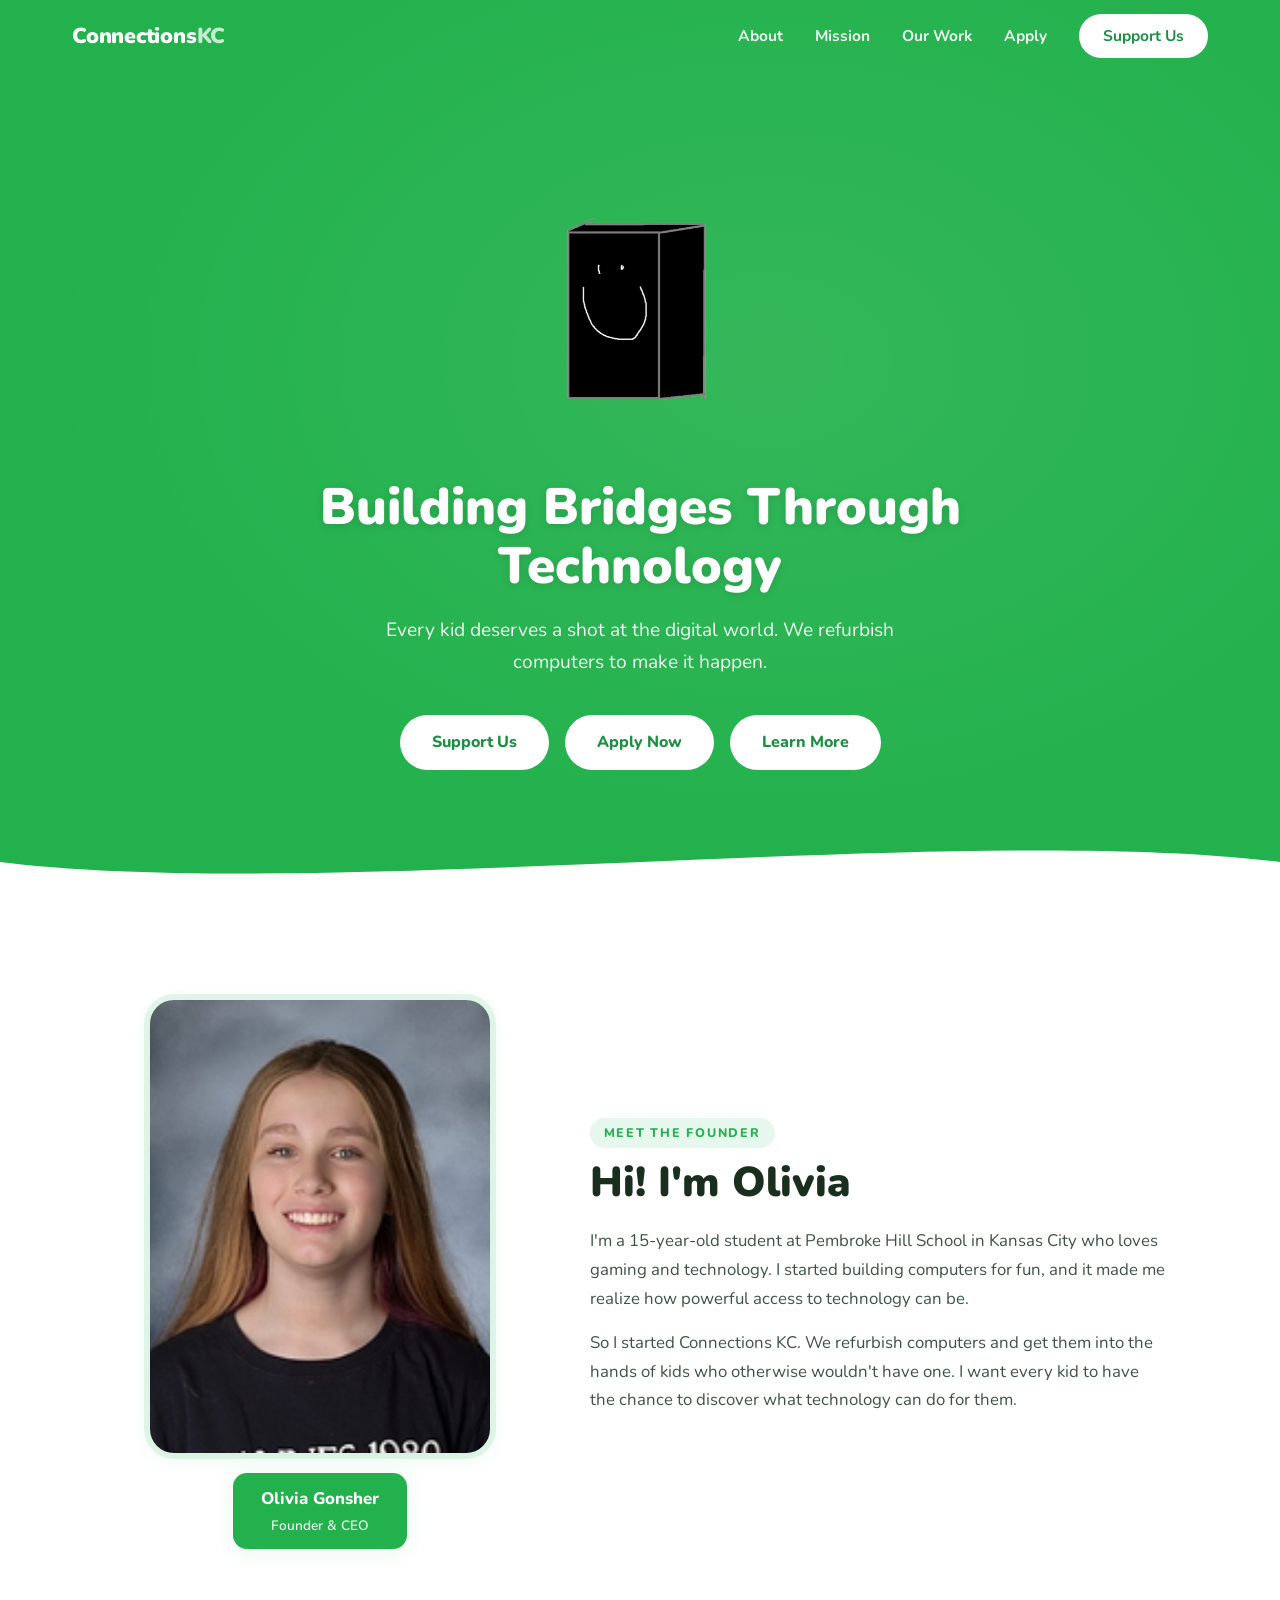
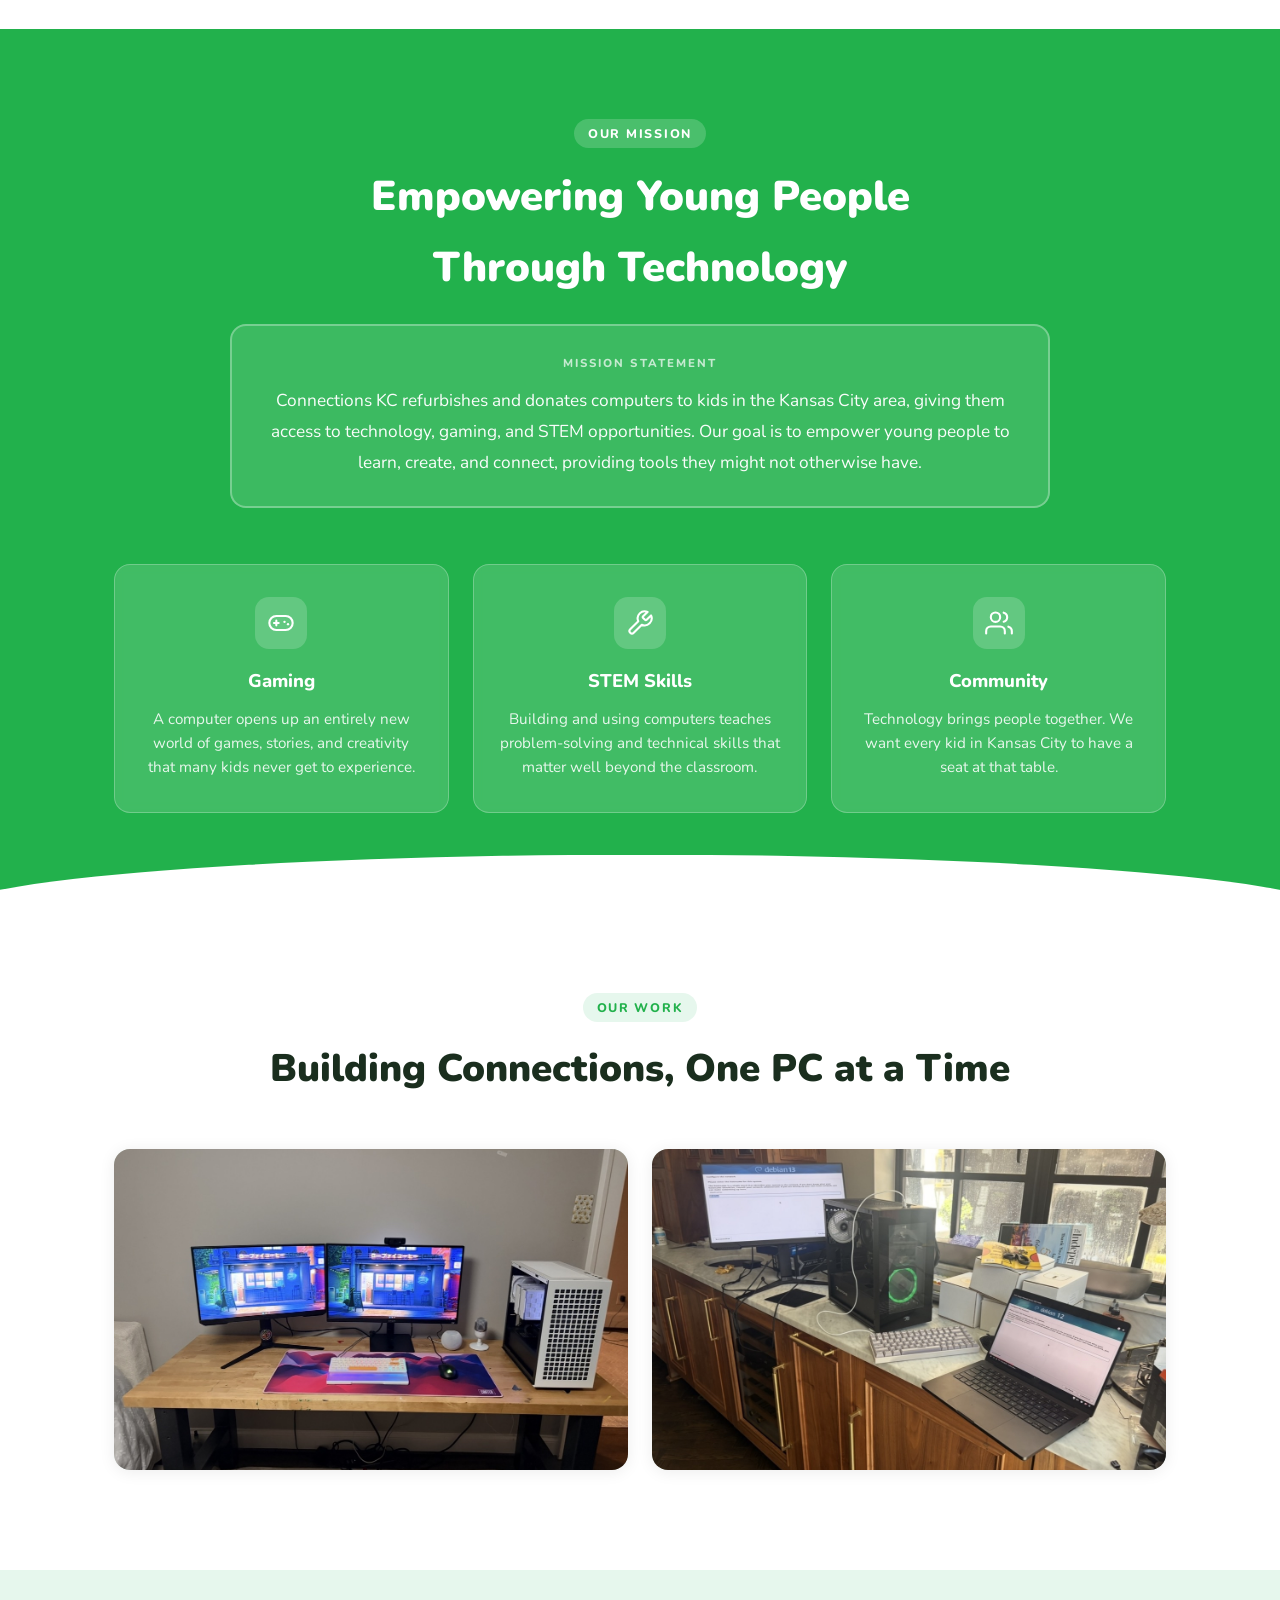
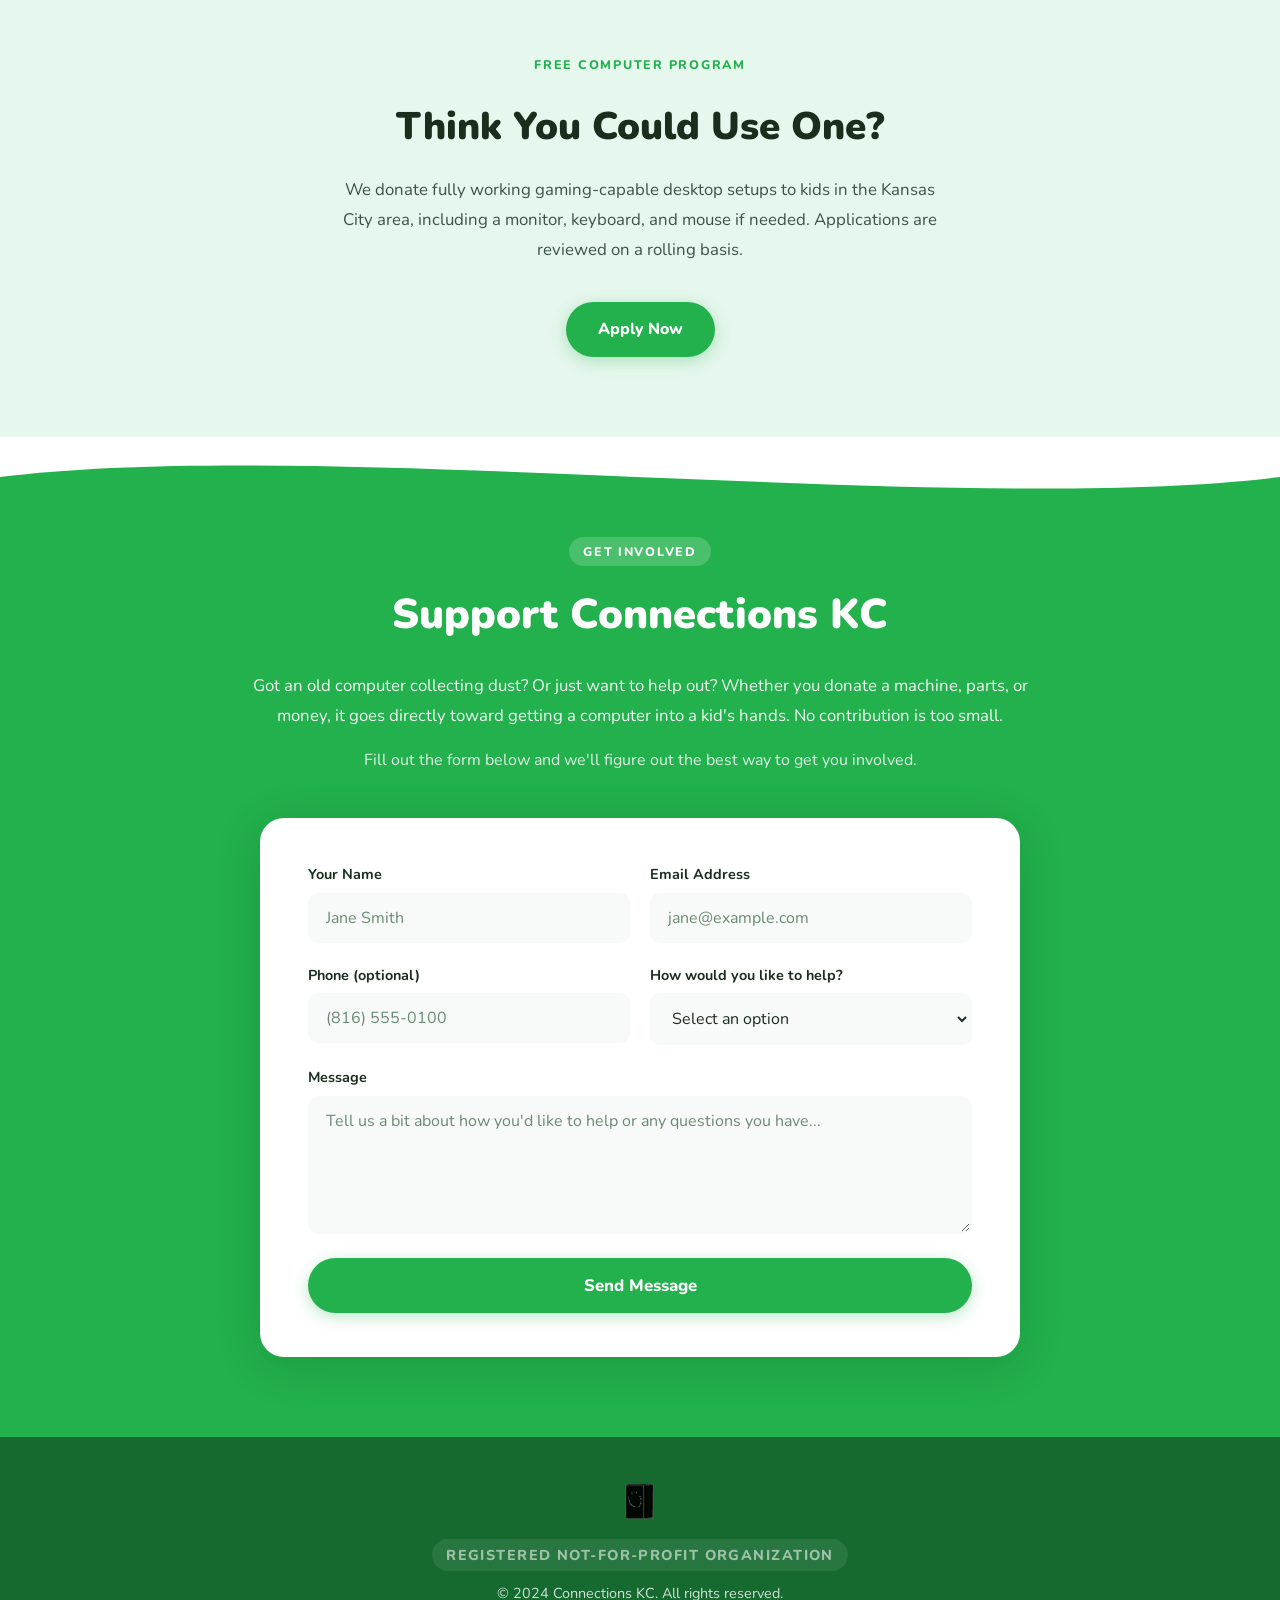
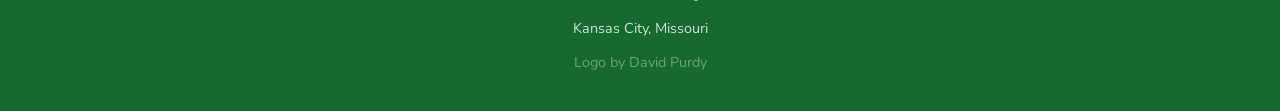
==== index.html @ 90a8b648 "Fix auto-response emails: switch to native POST with _next redirect Formsubmit's _autoresponse only " ====
<!DOCTYPE html>
<html lang="en">
<head>
  <meta charset="UTF-8" />
  <meta name="viewport" content="width=device-width, initial-scale=1.0" />
  <title>Connections KC</title>
  <link rel="icon" type="image/svg+xml" href="favicon.svg" />
  <link rel="stylesheet" href="css/style.css" />
  <link rel="preconnect" href="https://fonts.googleapis.com" />
  <link rel="preconnect" href="https://fonts.gstatic.com" crossorigin />
  <link href="https://fonts.googleapis.com/css2?family=Nunito:wght@400;600;700;800;900&display=swap" rel="stylesheet" />
</head>
<body>

  <!-- ──────────────────── NAV ──────────────────── -->
  <header class="navbar" id="navbar">
    <div class="nav-inner">
      <a href="#hero" class="nav-logo-text">
        <span class="nav-brand-main">Connections</span><span class="nav-brand-kc"> KC</span>
      </a>
      <button class="nav-toggle" id="navToggle" aria-label="Open menu">
        <span></span><span></span><span></span>
      </button>
      <nav class="nav-links" id="navLinks">
        <a href="#about">About</a>
        <a href="#mission">Mission</a>
        <a href="#gallery">Our Work</a>
        <a href="apply/">Apply</a>
        <a href="#support" class="nav-cta">Support Us</a>
      </nav>
    </div>
  </header>

  <!-- ──────────────────── HERO ──────────────────── -->
  <section class="hero" id="hero">
    <div class="hero-content">
      <img src="images/logotrans.png" alt="Connections KC" class="hero-logo" />
      <h1>Building Bridges Through Technology</h1>
      <p>Every kid deserves a shot at the digital world. We refurbish computers to make it happen.</p>
      <div class="hero-btns">
        <a href="#support" class="btn btn-white">Support Us</a>
        <a href="#apply-cta" class="btn btn-white btn-pulse">Apply Now</a>
        <a href="#mission" class="btn btn-white">Learn More</a>
      </div>
    </div>
    <div class="hero-wave">
      <svg viewBox="0 0 1440 80" preserveAspectRatio="none" xmlns="http://www.w3.org/2000/svg">
        <path d="M0,40 C360,80 1080,0 1440,40 L1440,80 L0,80 Z" fill="#ffffff"/>
      </svg>
    </div>
  </section>

  <!-- ──────────────────── ABOUT ──────────────────── -->
  <section class="about" id="about">
    <div class="container">
      <div class="about-grid">
        <div class="about-photo">
          <div class="photo-frame">
            <img src="images/olivia.jpg" alt="Olivia Gonsher, Founder & CEO" />
          </div>
          <div class="about-badge">
            <span class="badge-title">Olivia Gonsher</span>
            <span class="badge-role">Founder &amp; CEO</span>
          </div>
        </div>
        <div class="about-text">
          <span class="section-label">Meet the Founder</span>
          <h2>Hi! I'm Olivia</h2>
          <p>I'm a 15-year-old student at Pembroke Hill School in Kansas City who loves gaming and technology. I started building computers for fun, and it made me realize how powerful access to technology can be.</p>
          <p>So I started Connections KC. We refurbish computers and get them into the hands of kids who otherwise wouldn't have one. I want every kid to have the chance to discover what technology can do for them.</p>
        </div>
      </div>
    </div>
  </section>

  <!-- ──────────────────── MISSION ──────────────────── -->
  <section class="mission" id="mission">
    <div class="mission-bg">
      <div class="container">
        <span class="section-label light">Our Mission</span>
        <h2>Empowering Young People Through Technology</h2>
        <div class="mission-statement-box">
          <p class="mission-statement-label">Mission Statement</p>
          <p class="mission-lead">Connections KC refurbishes and donates computers to kids in the Kansas City area, giving them access to technology, gaming, and STEM opportunities. Our goal is to empower young people to learn, create, and connect, providing tools they might not otherwise have.</p>
        </div>
        <div class="mission-cards">
          <div class="mission-card">
            <div class="mission-icon">
              <svg viewBox="0 0 24 24" fill="none" stroke="currentColor" stroke-width="1.8" stroke-linecap="round" stroke-linejoin="round" aria-hidden="true">
                <rect x="2" y="6" width="20" height="12" rx="6"/>
                <path d="M6 12h4M8 10v4"/>
                <circle cx="15" cy="11" r="1" fill="currentColor" stroke="none"/>
                <circle cx="18" cy="13" r="1" fill="currentColor" stroke="none"/>
              </svg>
            </div>
            <h3>Gaming</h3>
            <p>A computer opens up an entirely new world of games, stories, and creativity that many kids never get to experience.</p>
          </div>
          <div class="mission-card">
            <div class="mission-icon">
              <svg viewBox="0 0 24 24" fill="none" stroke="currentColor" stroke-width="1.8" stroke-linecap="round" stroke-linejoin="round" aria-hidden="true">
                <path d="M14.7 6.3a1 1 0 0 0 0 1.4l1.6 1.6a1 1 0 0 0 1.4 0l3.77-3.77a6 6 0 0 1-7.94 7.94l-6.91 6.91a2.12 2.12 0 0 1-3-3l6.91-6.91a6 6 0 0 1 7.94-7.94l-3.76 3.76z"/>
              </svg>
            </div>
            <h3>STEM Skills</h3>
            <p>Building and using computers teaches problem-solving and technical skills that matter well beyond the classroom.</p>
          </div>
          <div class="mission-card">
            <div class="mission-icon">
              <svg viewBox="0 0 24 24" fill="none" stroke="currentColor" stroke-width="1.8" stroke-linecap="round" stroke-linejoin="round" aria-hidden="true">
                <path d="M17 21v-2a4 4 0 0 0-4-4H5a4 4 0 0 0-4 4v2"/>
                <circle cx="9" cy="7" r="4"/>
                <path d="M23 21v-2a4 4 0 0 0-3-3.87"/>
                <path d="M16 3.13a4 4 0 0 1 0 7.75"/>
              </svg>
            </div>
            <h3>Community</h3>
            <p>Technology brings people together. We want every kid in Kansas City to have a seat at that table.</p>
          </div>
        </div>
      </div>
    </div>
  </section>

  <!-- ──────────────────── GALLERY ──────────────────── -->
  <section class="gallery" id="gallery">
    <div class="container">
      <span class="section-label">Our Work</span>
      <h2>Building Connections, One PC at a Time</h2>
      <div class="gallery-grid">
        <div class="gallery-item">
          <img src="images/computer1.jpg" alt="PC build in progress" />
        </div>
        <div class="gallery-item">
          <img src="images/computer2.jpg" alt="Finished PC build" />
        </div>
      </div>
    </div>
  </section>

  <!-- ──────────────────── APPLY CTA ──────────────────── -->
  <section class="apply-cta" id="apply-cta">
    <div class="container">
      <span class="section-label">Free Computer Program</span>
      <h2>Think You Could Use One?</h2>
      <p class="apply-cta-text">We donate fully working gaming-capable desktop setups to kids in the Kansas City area, including a monitor, keyboard, and mouse if needed. Applications are reviewed on a rolling basis.</p>
      <a href="apply/" class="btn btn-green">Apply Now</a>
    </div>
  </section>

  <!-- ──────────────────── SUPPORT / CONTACT ──────────────────── -->
  <section class="support" id="support">
    <div class="support-wave">
      <svg viewBox="0 0 1440 80" preserveAspectRatio="none" xmlns="http://www.w3.org/2000/svg">
        <path d="M0,40 C360,0 1080,80 1440,40 L1440,0 L0,0 Z" fill="#ffffff"/>
      </svg>
    </div>
    <div class="container">
      <span class="section-label light">Get Involved</span>
      <h2>Support Connections KC</h2>
      <p class="support-lead">Got an old computer collecting dust? Or just want to help out? Whether you donate a machine, parts, or money, it goes directly toward getting a computer into a kid's hands. No contribution is too small.</p>
      <p class="support-sub">Fill out the form below and we'll figure out the best way to get you involved.</p>

      <form class="contact-form" id="contactForm" action="https://formsubmit.co/ogonsher@gmail.com" method="POST">
        <input type="hidden" name="_subject" value="New message from Connections KC website" />
        <input type="hidden" name="_autoresponse" value="Hi! Thanks for reaching out to Connections KC. We received your message and will get back to you soon." />
        <input type="hidden" name="_captcha" value="false" />
        <input type="hidden" name="_next" value="https://connectionskc.com/thankyou/" />
        <div class="form-row">
          <div class="form-group">
            <label for="name">Your Name</label>
            <input type="text" id="name" name="name" placeholder="Jane Smith" required />
          </div>
          <div class="form-group">
            <label for="email">Email Address</label>
            <input type="email" id="email" name="email" placeholder="jane@example.com" required />
          </div>
        </div>
        <div class="form-row">
          <div class="form-group">
            <label for="phone">Phone (optional)</label>
            <input type="tel" id="phone" name="phone" placeholder="(816) 555-0100" />
          </div>
          <div class="form-group">
            <label for="type">How would you like to help?</label>
            <select id="type" name="type" required>
              <option value="" disabled selected>Select an option</option>
              <option value="donation">Make a Monetary Donation</option>
              <option value="computer">Donate an Old Computer</option>
              <option value="parts">Donate PC Parts</option>
              <option value="other">Other / General Inquiry</option>
            </select>
          </div>
        </div>
        <div class="form-group full">
          <label for="message">Message</label>
          <textarea id="message" name="message" rows="5" placeholder="Tell us a bit about how you'd like to help or any questions you have..."></textarea>
        </div>
        <button type="submit" class="btn btn-white submit-btn">Send Message</button>
      </form>
    </div>
  </section>

  <!-- ──────────────────── FOOTER ──────────────────── -->
  <footer class="footer">
    <div class="container footer-inner">
      <img src="images/logotrans.png" alt="Connections KC" class="footer-logo" />
      <p class="footer-nonprofit">Registered Not-for-Profit Organization</p>
      <p>&copy; 2024 Connections KC. All rights reserved.</p>
      <p>Kansas City, Missouri</p>
      <p class="footer-credit">Logo by David Purdy</p>
    </div>
  </footer>

  <script src="js/main.js"></script>
</body>
</html>
---- css/style.css ----
/* ─────────────────────────────────────────────
   CONNECTIONS KC - Main Stylesheet
───────────────────────────────────────────── */

*, *::before, *::after {
  box-sizing: border-box;
  margin: 0;
  padding: 0;
}

:root {
  --green:       #22b14c;
  --green-dark:  #1a9040;
  --green-deep:  #166a30;
  --green-light: #e6f7ed;
  --white:       #ffffff;
  --off-white:   #f7faf8;
  --text-dark:   #1a2e1e;
  --text-mid:    #3d5445;
  --text-muted:  #6b8a73;
  --shadow:      0 4px 24px rgba(34,177,76,0.10);
  --shadow-card: 0 2px 16px rgba(0,0,0,0.08);
  --radius:      16px;
  --radius-sm:   10px;
}

html {
  scroll-behavior: smooth;
}

body {
  font-family: 'Nunito', sans-serif;
  color: var(--text-dark);
  background: var(--white);
  line-height: 1.7;
}

img {
  display: block;
  max-width: 100%;
}

a {
  text-decoration: none;
  color: inherit;
}

/* ── UTILITY ── */
.container {
  width: 100%;
  max-width: 1100px;
  margin: 0 auto;
  padding: 0 24px;
}

.section-label {
  display: inline-block;
  font-size: 0.78rem;
  font-weight: 800;
  letter-spacing: 0.14em;
  text-transform: uppercase;
  color: var(--green);
  background: var(--green-light);
  padding: 4px 14px;
  border-radius: 99px;
  margin-bottom: 14px;
}
.section-label.light {
  color: var(--white);
  background: rgba(255,255,255,0.18);
}

.btn {
  display: inline-block;
  padding: 14px 32px;
  border-radius: 99px;
  font-family: 'Nunito', sans-serif;
  font-weight: 800;
  font-size: 1rem;
  cursor: pointer;
  transition: transform 0.2s, box-shadow 0.2s, background 0.2s;
  border: none;
}
.btn:hover {
  transform: translateY(-2px);
  box-shadow: 0 6px 20px rgba(0,0,0,0.15);
}
.btn-white {
  background: var(--white);
  color: var(--green-dark);
}
.btn-white:hover {
  background: #f0faf4;
}
.btn-outline {
  background: transparent;
  color: var(--white);
  border: 2.5px solid rgba(255,255,255,0.7);
}
.btn-outline:hover {
  background: rgba(255,255,255,0.12);
}

/* ─────────────────────────────────────────────
   NAVBAR
───────────────────────────────────────────── */
.navbar {
  position: fixed;
  top: 0;
  left: 0;
  width: 100%;
  z-index: 1000;
  transition: background 0.3s, box-shadow 0.3s;
  background: transparent;
}
.navbar.scrolled,
.navbar.page-nav {
  background: var(--green);
  box-shadow: 0 2px 20px rgba(0,0,0,0.12);
}

.nav-inner {
  display: flex;
  align-items: center;
  justify-content: space-between;
  padding: 14px 32px;
  max-width: 1200px;
  margin: 0 auto;
}

.nav-logo-text {
  display: flex;
  align-items: baseline;
  gap: 0;
  text-decoration: none;
}
.nav-brand-main {
  font-size: 1.35rem;
  font-weight: 900;
  color: var(--white);
  letter-spacing: -0.01em;
}
.nav-brand-kc {
  font-size: 1.35rem;
  font-weight: 900;
  color: rgba(255,255,255,0.75);
  letter-spacing: -0.01em;
}

.nav-links {
  display: flex;
  align-items: center;
  gap: 32px;
}
.nav-links a {
  color: var(--white);
  font-weight: 700;
  font-size: 0.97rem;
  opacity: 0.92;
  transition: opacity 0.2s;
}
.nav-links a:hover { opacity: 1; }

.nav-cta {
  background: var(--white);
  color: var(--green-dark) !important;
  padding: 9px 24px;
  border-radius: 99px;
  opacity: 1 !important;
  transition: background 0.2s, transform 0.2s !important;
}
.nav-cta:hover {
  background: #f0faf4;
  transform: translateY(-1px);
}

.nav-toggle {
  display: none;
  flex-direction: column;
  gap: 5px;
  background: none;
  border: none;
  cursor: pointer;
  padding: 4px;
}
.nav-toggle span {
  display: block;
  width: 26px;
  height: 3px;
  background: var(--white);
  border-radius: 3px;
  transition: transform 0.3s;
}

/* ─────────────────────────────────────────────
   HERO
───────────────────────────────────────────── */
.hero {
  background: var(--green);
  min-height: 100vh;
  display: flex;
  flex-direction: column;
  align-items: center;
  justify-content: center;
  text-align: center;
  padding: 120px 24px 80px;
  position: relative;
  overflow: hidden;
}

.hero::before {
  content: '';
  position: absolute;
  inset: 0;
  background: radial-gradient(ellipse at 60% 40%, rgba(255,255,255,0.08) 0%, transparent 70%);
  pointer-events: none;
}

.hero-content {
  position: relative;
  z-index: 1;
  max-width: 720px;
}

.hero-logo {
  height: 280px;
  width: auto;
  margin: 0 auto 28px;
}

.hero h1 {
  font-size: clamp(2rem, 5vw, 3.2rem);
  font-weight: 900;
  color: var(--white);
  line-height: 1.15;
  margin-bottom: 18px;
  text-shadow: 0 2px 8px rgba(0,0,0,0.12);
}

.hero p {
  font-size: clamp(1rem, 2.5vw, 1.2rem);
  color: rgba(255,255,255,0.92);
  margin-bottom: 36px;
  max-width: 560px;
  margin-left: auto;
  margin-right: auto;
}

.hero-btns {
  display: flex;
  gap: 16px;
  justify-content: center;
  flex-wrap: wrap;
}

.hero-wave {
  position: absolute;
  bottom: -2px;
  left: 0;
  width: 100%;
  line-height: 0;
}
.hero-wave svg {
  width: 100%;
  height: 80px;
}

/* ─────────────────────────────────────────────
   ABOUT
───────────────────────────────────────────── */
.about {
  padding: 100px 0 80px;
  background: var(--white);
}

.about-grid {
  display: grid;
  grid-template-columns: 1fr 1.4fr;
  gap: 64px;
  align-items: center;
}

.about-photo {
  position: relative;
  display: flex;
  flex-direction: column;
  align-items: center;
}

.photo-frame {
  width: 100%;
  max-width: 340px;
  aspect-ratio: 3/4;
  border-radius: 24px;
  overflow: hidden;
  box-shadow: var(--shadow), 0 0 0 6px var(--green-light);
  background: var(--green-light);
}
.photo-frame img {
  width: 100%;
  height: 100%;
  object-fit: cover;
  object-position: top center;
}

.about-badge {
  margin-top: 20px;
  text-align: center;
  background: var(--green);
  color: var(--white);
  border-radius: 14px;
  padding: 12px 28px;
  box-shadow: var(--shadow);
}
.badge-title {
  display: block;
  font-weight: 800;
  font-size: 1.05rem;
}
.badge-role {
  display: block;
  font-size: 0.85rem;
  opacity: 0.88;
  font-weight: 600;
}

.about-text .section-label { margin-bottom: 10px; }

.about-text h2 {
  font-size: clamp(1.8rem, 4vw, 2.6rem);
  font-weight: 900;
  color: var(--text-dark);
  line-height: 1.2;
  margin-bottom: 20px;
}

.about-text p {
  font-size: 1.05rem;
  color: var(--text-mid);
  margin-bottom: 16px;
}

/* ─────────────────────────────────────────────
   MISSION
───────────────────────────────────────────── */
.mission {
  padding: 0;
}
.mission-bg {
  background: var(--green);
  padding: 90px 24px 100px;
  position: relative;
}
.mission-bg::after {
  content: '';
  position: absolute;
  bottom: -2px;
  left: 0;
  width: 100%;
  height: 60px;
  background: var(--white);
  clip-path: ellipse(55% 100% at 50% 100%);
}

.mission-bg .container {
  text-align: center;
}

.mission-bg h2 {
  font-size: clamp(1.7rem, 4vw, 2.6rem);
  font-weight: 900;
  color: var(--white);
  margin-bottom: 20px;
  max-width: 700px;
  margin-left: auto;
  margin-right: auto;
}

.mission-cards {
  display: grid;
  grid-template-columns: repeat(3, 1fr);
  gap: 24px;
  position: relative;
  z-index: 1;
}

.mission-card {
  background: rgba(255,255,255,0.14);
  backdrop-filter: blur(4px);
  border: 1px solid rgba(255,255,255,0.25);
  border-radius: var(--radius);
  padding: 32px 24px;
  color: var(--white);
  transition: transform 0.2s, background 0.2s;
}
.mission-card:hover {
  transform: translateY(-4px);
  background: rgba(255,255,255,0.22);
}
.mission-icon {
  width: 52px;
  height: 52px;
  margin: 0 auto 16px;
  background: rgba(255,255,255,0.18);
  border-radius: 14px;
  display: flex;
  align-items: center;
  justify-content: center;
  padding: 12px;
}
.mission-icon svg {
  width: 100%;
  height: 100%;
  color: var(--white);
}

.mission-statement-box {
  background: rgba(255,255,255,0.12);
  border: 2px solid rgba(255,255,255,0.3);
  border-radius: var(--radius);
  padding: 28px 36px;
  max-width: 820px;
  margin: 0 auto 56px;
  position: relative;
  z-index: 1;
}
.mission-statement-label {
  font-size: 0.72rem;
  font-weight: 800;
  letter-spacing: 0.18em;
  text-transform: uppercase;
  color: rgba(255,255,255,0.7);
  margin-bottom: 12px;
}
.mission-lead {
  font-size: 1.08rem;
  color: rgba(255,255,255,0.97);
  line-height: 1.8;
  margin: 0;
}
.mission-card h3 {
  font-size: 1.15rem;
  font-weight: 800;
  margin-bottom: 10px;
}
.mission-card p {
  font-size: 0.95rem;
  opacity: 0.88;
  line-height: 1.6;
}

/* ─────────────────────────────────────────────
   GALLERY
───────────────────────────────────────────── */
.gallery {
  padding: 80px 0 100px;
  background: var(--white);
}

.gallery .container {
  text-align: center;
}

.gallery h2 {
  font-size: clamp(1.7rem, 4vw, 2.4rem);
  font-weight: 900;
  color: var(--text-dark);
  margin-bottom: 48px;
}

.gallery-grid {
  display: grid;
  grid-template-columns: 1fr 1fr;
  gap: 24px;
}

.gallery-item {
  border-radius: var(--radius);
  overflow: hidden;
  box-shadow: var(--shadow-card);
  aspect-ratio: 16/10;
  background: var(--green-light);
  transition: transform 0.25s, box-shadow 0.25s;
}
.gallery-item:hover {
  transform: translateY(-4px) scale(1.01);
  box-shadow: 0 10px 40px rgba(34,177,76,0.18);
}
.gallery-item img {
  width: 100%;
  height: 100%;
  object-fit: cover;
  transition: transform 0.4s;
}
.gallery-item:hover img {
  transform: scale(1.04);
}

/* ─────────────────────────────────────────────
   SUPPORT / CONTACT
───────────────────────────────────────────── */
.support {
  background: var(--green);
  padding: 0 0 80px;
  position: relative;
}

.support-wave {
  line-height: 0;
}
.support-wave svg {
  width: 100%;
  height: 80px;
}

.support .container {
  text-align: center;
  padding-top: 20px;
}

.support h2 {
  font-size: clamp(1.7rem, 4vw, 2.6rem);
  font-weight: 900;
  color: var(--white);
  margin-bottom: 20px;
}

.support-lead {
  font-size: 1.05rem;
  color: rgba(255,255,255,0.93);
  max-width: 780px;
  margin: 0 auto 16px;
  line-height: 1.8;
}

.support-sub {
  font-size: 1rem;
  color: rgba(255,255,255,0.85);
  max-width: 580px;
  margin: 0 auto 44px;
}

/* ── FORM ── */
.contact-form {
  background: var(--white);
  border-radius: 24px;
  padding: 44px 48px;
  max-width: 760px;
  margin: 0 auto;
  box-shadow: 0 8px 48px rgba(0,0,0,0.14);
  text-align: left;
}

.form-row {
  display: grid;
  grid-template-columns: 1fr 1fr;
  gap: 20px;
  margin-bottom: 20px;
}

.form-group {
  display: flex;
  flex-direction: column;
  gap: 6px;
}
.form-group.full {
  margin-bottom: 24px;
}

label {
  font-weight: 700;
  font-size: 0.9rem;
  color: var(--text-dark);
}

input, select, textarea {
  font-family: 'Nunito', sans-serif;
  font-size: 1rem;
  color: var(--text-dark);
  background: var(--off-white);
  border: 2px solid transparent;
  border-radius: var(--radius-sm);
  padding: 12px 16px;
  outline: none;
  transition: border-color 0.2s, background 0.2s;
  width: 100%;
}
input::placeholder, textarea::placeholder {
  color: var(--text-muted);
}
input:focus, select:focus, textarea:focus {
  border-color: var(--green);
  background: var(--white);
}

textarea {
  resize: vertical;
  min-height: 120px;
}

.submit-btn {
  width: 100%;
  font-size: 1.05rem;
  padding: 16px;
  background: var(--green);
  color: var(--white);
  box-shadow: 0 4px 16px rgba(34,177,76,0.3);
}
.submit-btn:hover {
  background: var(--green-dark);
  box-shadow: 0 6px 20px rgba(34,177,76,0.4);
}

.form-success {
  display: none;
  margin-top: 18px;
  padding: 14px 20px;
  background: var(--green-light);
  color: var(--green-dark);
  border-radius: var(--radius-sm);
  font-weight: 700;
  text-align: center;
}
.form-success.visible {
  display: block;
}

/* ─────────────────────────────────────────────
   FOOTER
───────────────────────────────────────────── */
.footer {
  background: var(--green-deep);
  padding: 36px 24px;
  text-align: center;
  color: rgba(255,255,255,0.8);
}
.footer-inner {
  display: flex;
  flex-direction: column;
  align-items: center;
  gap: 10px;
}
.footer-logo {
  height: 56px;
  width: auto;
  border-radius: 10px;
  opacity: 0.92;
}
.footer p {
  font-size: 0.9rem;
}
.footer-credit {
  font-size: 0.78rem;
  opacity: 0.45;
}
.footer-nonprofit {
  font-size: 0.78rem;
  font-weight: 800;
  letter-spacing: 0.1em;
  text-transform: uppercase;
  color: rgba(255,255,255,0.55);
  background: rgba(255,255,255,0.08);
  padding: 4px 14px;
  border-radius: 99px;
}

/* ─────────────────────────────────────────────
   APPLY CTA (index.html)
───────────────────────────────────────────── */
.apply-cta {
  padding: 80px 0;
  background: var(--green-light);
  text-align: center;
}
.apply-cta h2 {
  font-size: clamp(1.7rem, 4vw, 2.4rem);
  font-weight: 900;
  color: var(--text-dark);
  margin-bottom: 16px;
}
.apply-cta-text {
  font-size: 1.05rem;
  color: var(--text-mid);
  max-width: 620px;
  margin: 0 auto 36px;
  line-height: 1.8;
}
.btn-green {
  background: var(--green);
  color: var(--white);
  box-shadow: 0 4px 16px rgba(34,177,76,0.3);
}
.btn-green:hover {
  background: var(--green-dark);
  box-shadow: 0 6px 20px rgba(34,177,76,0.4);
}

/* ─────────────────────────────────────────────
   APPLY PAGE
───────────────────────────────────────────── */
.page-hero {
  background: var(--green);
  padding: 140px 24px 80px;
  text-align: center;
  position: relative;
  overflow: hidden;
}
.page-hero-content {
  position: relative;
  z-index: 1;
  max-width: 640px;
  margin: 0 auto;
}
.page-hero h1 {
  font-size: clamp(2rem, 5vw, 3rem);
  font-weight: 900;
  color: var(--white);
  margin-bottom: 14px;
  text-shadow: 0 2px 8px rgba(0,0,0,0.12);
}
.page-hero p {
  font-size: 1.1rem;
  color: rgba(255,255,255,0.9);
  line-height: 1.7;
}

.what-you-get {
  padding: 80px 0 70px;
  background: var(--white);
  text-align: center;
}
.what-you-get h2 {
  font-size: clamp(1.7rem, 4vw, 2.4rem);
  font-weight: 900;
  color: var(--text-dark);
  margin-bottom: 16px;
}
.wyg-text {
  font-size: 1.02rem;
  color: var(--text-mid);
  max-width: 760px;
  margin: 0 auto 48px;
  line-height: 1.85;
}
.wyg-cards {
  display: grid;
  grid-template-columns: repeat(3, 1fr);
  gap: 24px;
}
.wyg-card {
  background: var(--green-light);
  border-radius: var(--radius);
  padding: 32px 24px;
}
.wyg-icon {
  width: 52px;
  height: 52px;
  background: var(--green);
  border-radius: 14px;
  display: flex;
  align-items: center;
  justify-content: center;
  padding: 12px;
  margin: 0 auto 16px;
}
.wyg-icon svg {
  width: 100%;
  height: 100%;
  color: var(--white);
}
.wyg-card h3 {
  font-size: 1.1rem;
  font-weight: 800;
  color: var(--text-dark);
  margin-bottom: 8px;
}
.wyg-card p {
  font-size: 0.95rem;
  color: var(--text-mid);
  line-height: 1.6;
}

.apply-form-section {
  background: var(--green);
  padding: 0 0 80px;
}
.apply-form-section .container {
  text-align: center;
  padding-top: 20px;
}
.apply-form-section h2 {
  font-size: clamp(1.7rem, 4vw, 2.4rem);
  font-weight: 900;
  color: var(--white);
  margin-bottom: 32px;
}
.apply-form {
  max-width: 860px;
}
.form-section-title {
  font-size: 0.78rem;
  font-weight: 800;
  letter-spacing: 0.12em;
  text-transform: uppercase;
  color: var(--green);
  margin: 28px 0 16px;
  padding-bottom: 8px;
  border-bottom: 2px solid var(--green-light);
  text-align: left;
}
.form-section-sub {
  font-size: 0.92rem;
  color: var(--text-muted);
  margin-bottom: 14px;
  text-align: left;
}
.checkbox-group {
  display: flex;
  gap: 20px;
  flex-wrap: wrap;
  margin-bottom: 4px;
}
.checkbox-label {
  display: flex;
  align-items: flex-start;
  gap: 10px;
  cursor: pointer;
  font-weight: 700;
  font-size: 0.95rem;
  color: var(--text-dark);
  text-align: left;
}
.checkbox-label input[type="checkbox"] {
  width: 18px;
  height: 18px;
  min-width: 18px;
  accent-color: var(--green);
  cursor: pointer;
  margin-top: 2px;
}
.confirm-label {
  background: var(--off-white);
  border-radius: var(--radius-sm);
  padding: 14px 16px;
  margin-top: 8px;
}

@media (max-width: 900px) {
  .wyg-cards {
    grid-template-columns: 1fr;
    max-width: 440px;
    margin: 0 auto;
  }
}

/* ─────────────────────────────────────────────
   PULSE ANIMATION
───────────────────────────────────────────── */
@keyframes pulse-ring {
  0%   { box-shadow: 0 0 0 0    rgba(255,255,255,0.65); }
  70%  { box-shadow: 0 0 0 14px rgba(255,255,255,0);    }
  100% { box-shadow: 0 0 0 0    rgba(255,255,255,0);    }
}
.btn-pulse {
  animation: pulse-ring 2.2s ease-out infinite;
}

/* ─────────────────────────────────────────────
   FADE-IN ANIMATIONS
───────────────────────────────────────────── */
.fade-in {
  opacity: 0;
  transform: translateY(28px);
  transition: opacity 0.6s ease, transform 0.6s ease;
}
.fade-in.visible {
  opacity: 1;
  transform: translateY(0);
}
.mission-card:nth-child(2) { transition-delay: 0.1s; }
.mission-card:nth-child(3) { transition-delay: 0.2s; }
.gallery-item:nth-child(2) { transition-delay: 0.1s; }

/* ─────────────────────────────────────────────
   RESPONSIVE
───────────────────────────────────────────── */
@media (max-width: 900px) {
  .mission-cards {
    grid-template-columns: 1fr;
    max-width: 440px;
    margin: 0 auto;
  }
  .about-grid {
    grid-template-columns: 1fr;
    gap: 40px;
    text-align: center;
  }
  .photo-frame {
    margin: 0 auto;
  }
  .gallery-grid {
    grid-template-columns: 1fr;
  }
}

@media (max-width: 700px) {
  .nav-links {
    display: none;
    flex-direction: column;
    gap: 18px;
    position: absolute;
    top: 72px;
    left: 0;
    width: 100%;
    background: var(--green-dark);
    padding: 24px 32px;
    box-shadow: 0 8px 24px rgba(0,0,0,0.18);
  }
  .nav-links.open {
    display: flex;
  }
  .nav-toggle {
    display: flex;
  }
  .contact-form {
    padding: 28px 20px;
  }
  .form-row {
    grid-template-columns: 1fr;
  }
  .hero-logo {
    height: 200px;
  }
}
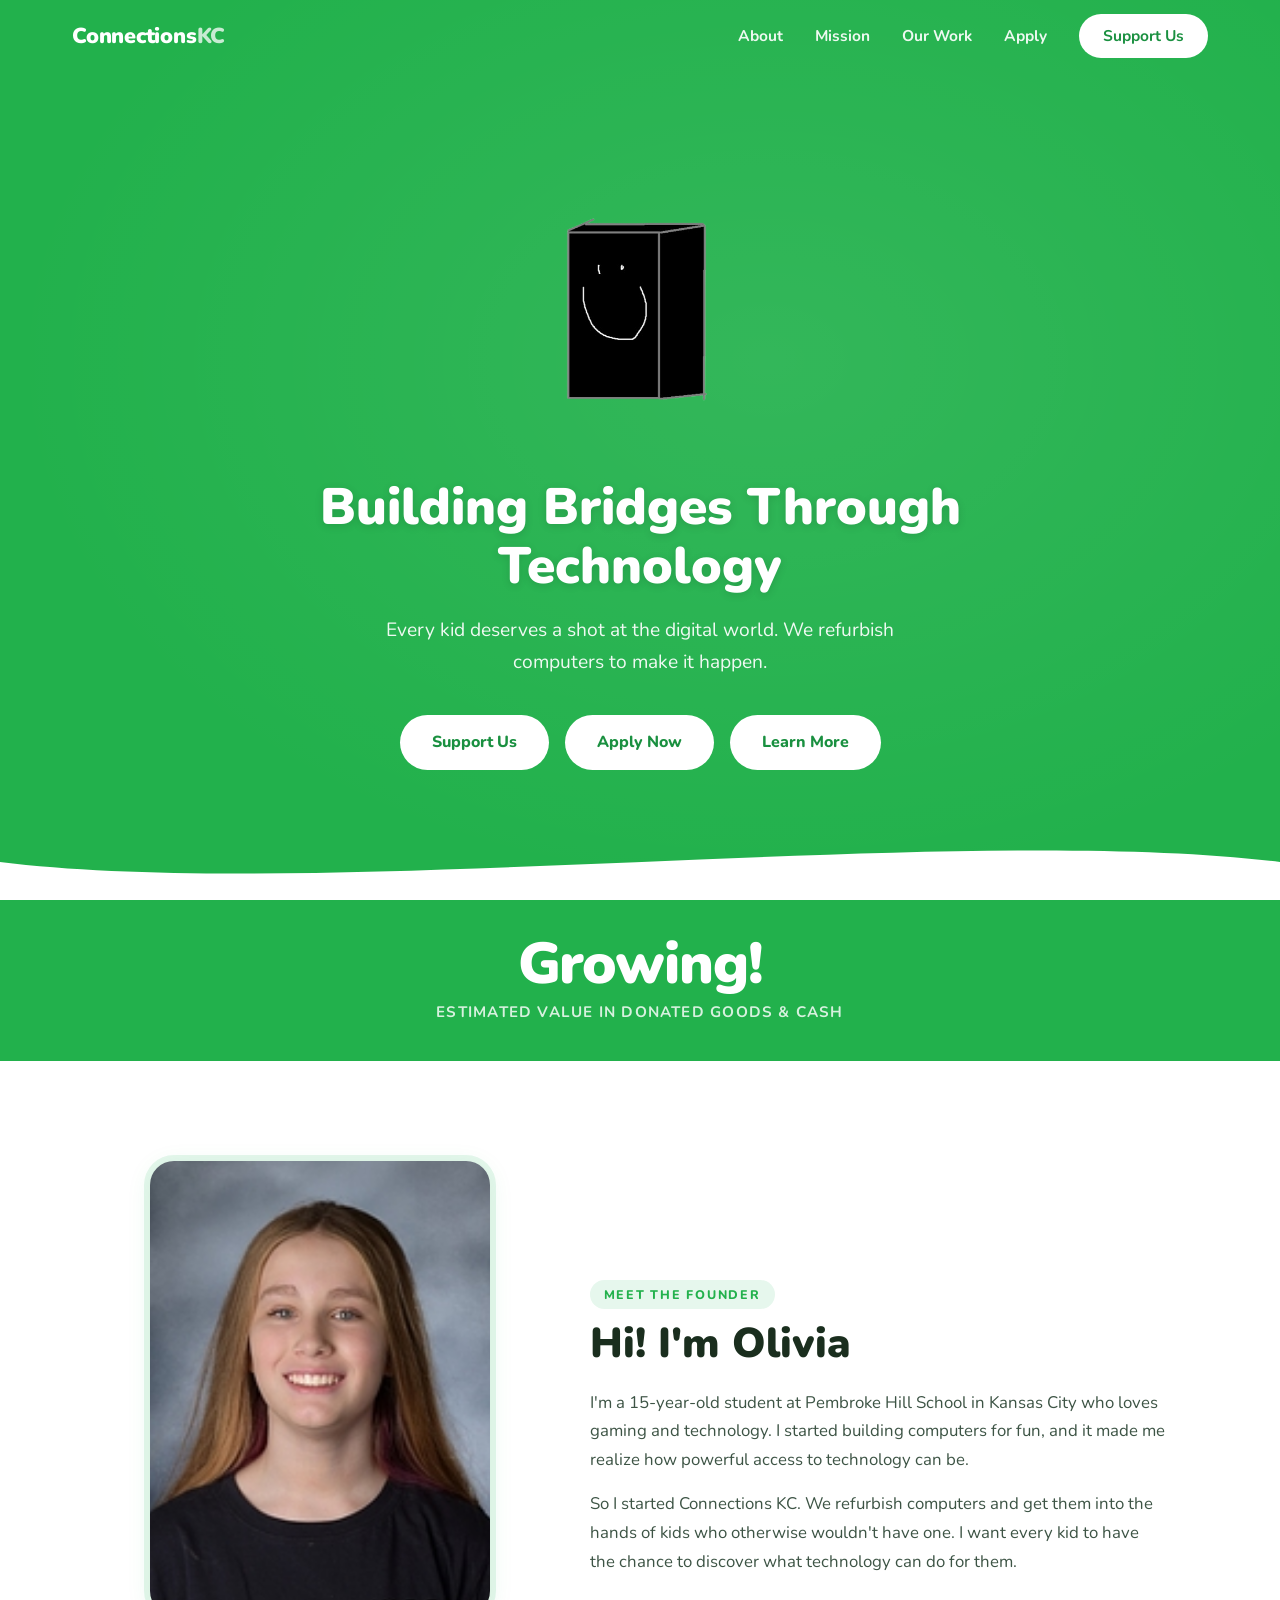
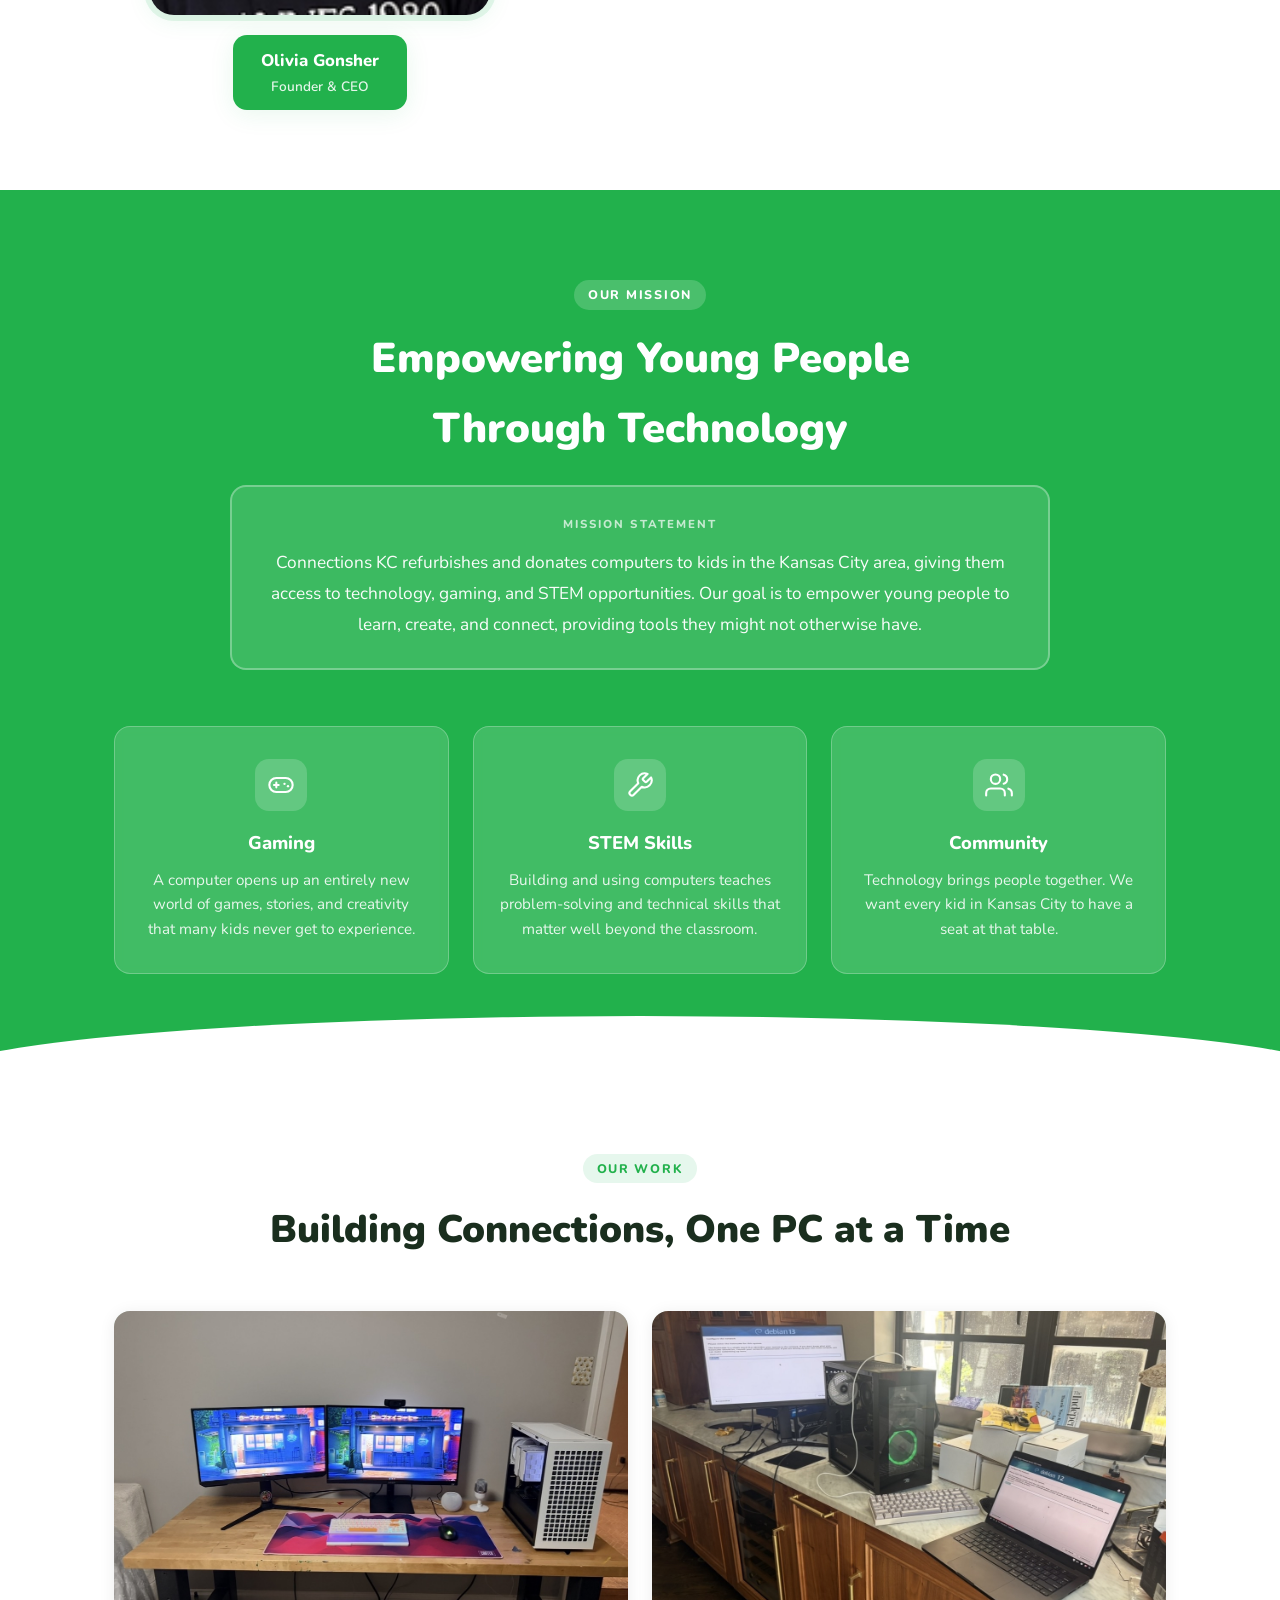
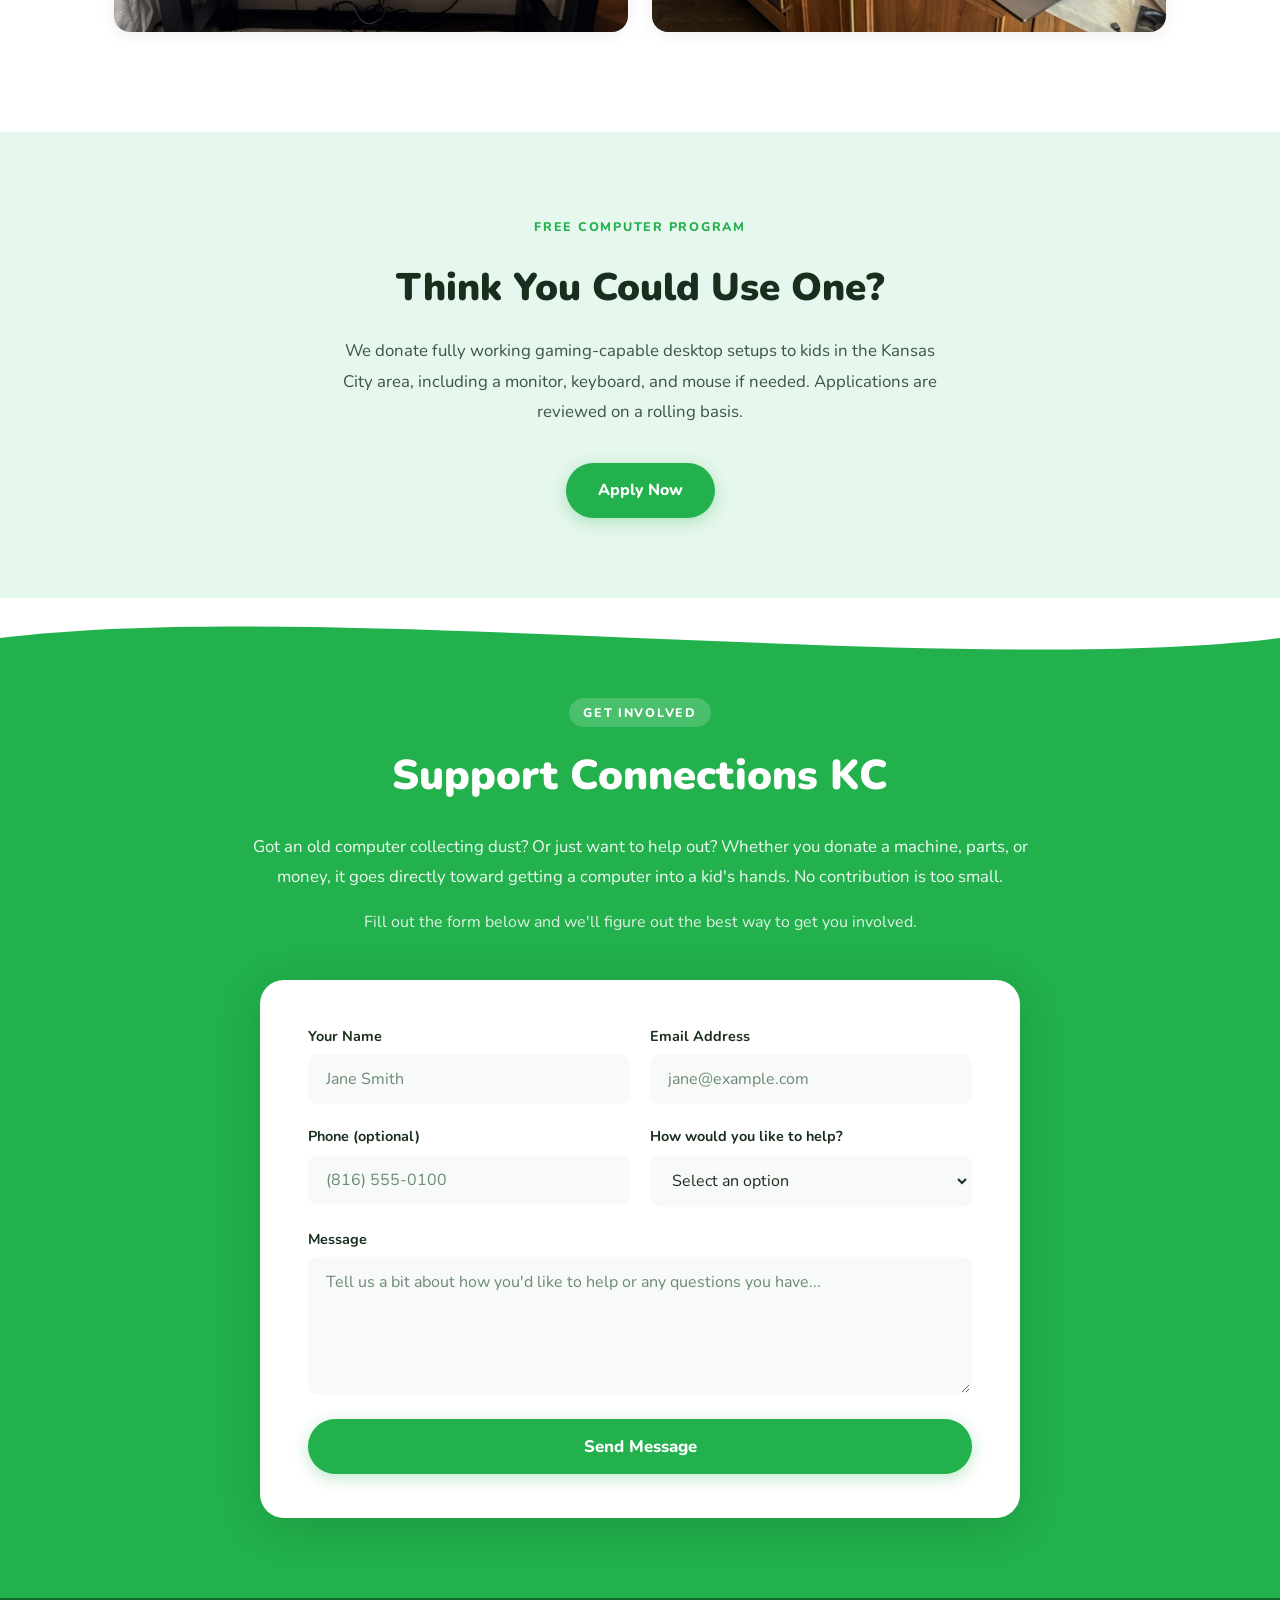
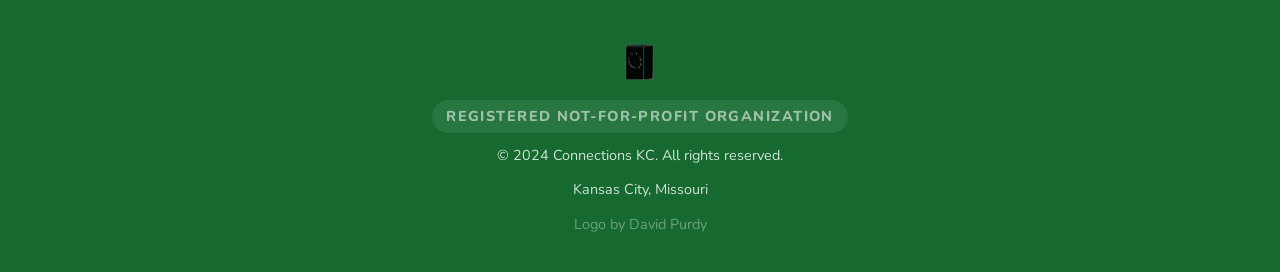
==== commit 0fdfd3dd: "Add live impact total strip fed from Google Sheets Displays an animated dollar total near the top of" ====
--- a/index.html
+++ b/index.html
@@ -50,6 +50,18 @@
     </div>
   </section>
 
+  <!-- ──────────────────── IMPACT STRIP ──────────────────── -->
+  <section class="impact-strip">
+    <div class="container">
+      <div class="impact-inner">
+        <div class="impact-stat">
+          <span class="impact-number" id="impactTotal">...</span>
+          <span class="impact-label">estimated value in donated goods &amp; cash</span>
+        </div>
+      </div>
+    </div>
+  </section>
+
   <!-- ──────────────────── ABOUT ──────────────────── -->
   <section class="about" id="about">
     <div class="container">
--- a/css/style.css
+++ b/css/style.css
@@ -266,6 +266,39 @@
 }
 
 /* ─────────────────────────────────────────────
+   IMPACT STRIP
+───────────────────────────────────────────── */
+.impact-strip {
+  background: var(--green);
+  padding: 36px 24px;
+  text-align: center;
+}
+.impact-inner {
+  display: flex;
+  justify-content: center;
+}
+.impact-stat {
+  display: flex;
+  flex-direction: column;
+  align-items: center;
+  gap: 6px;
+}
+.impact-number {
+  font-size: clamp(2.4rem, 6vw, 3.6rem);
+  font-weight: 900;
+  color: var(--white);
+  line-height: 1;
+  letter-spacing: -0.02em;
+}
+.impact-label {
+  font-size: 0.95rem;
+  font-weight: 700;
+  color: rgba(255,255,255,0.82);
+  text-transform: uppercase;
+  letter-spacing: 0.08em;
+}
+
+/* ─────────────────────────────────────────────
    ABOUT
 ───────────────────────────────────────────── */
 .about {
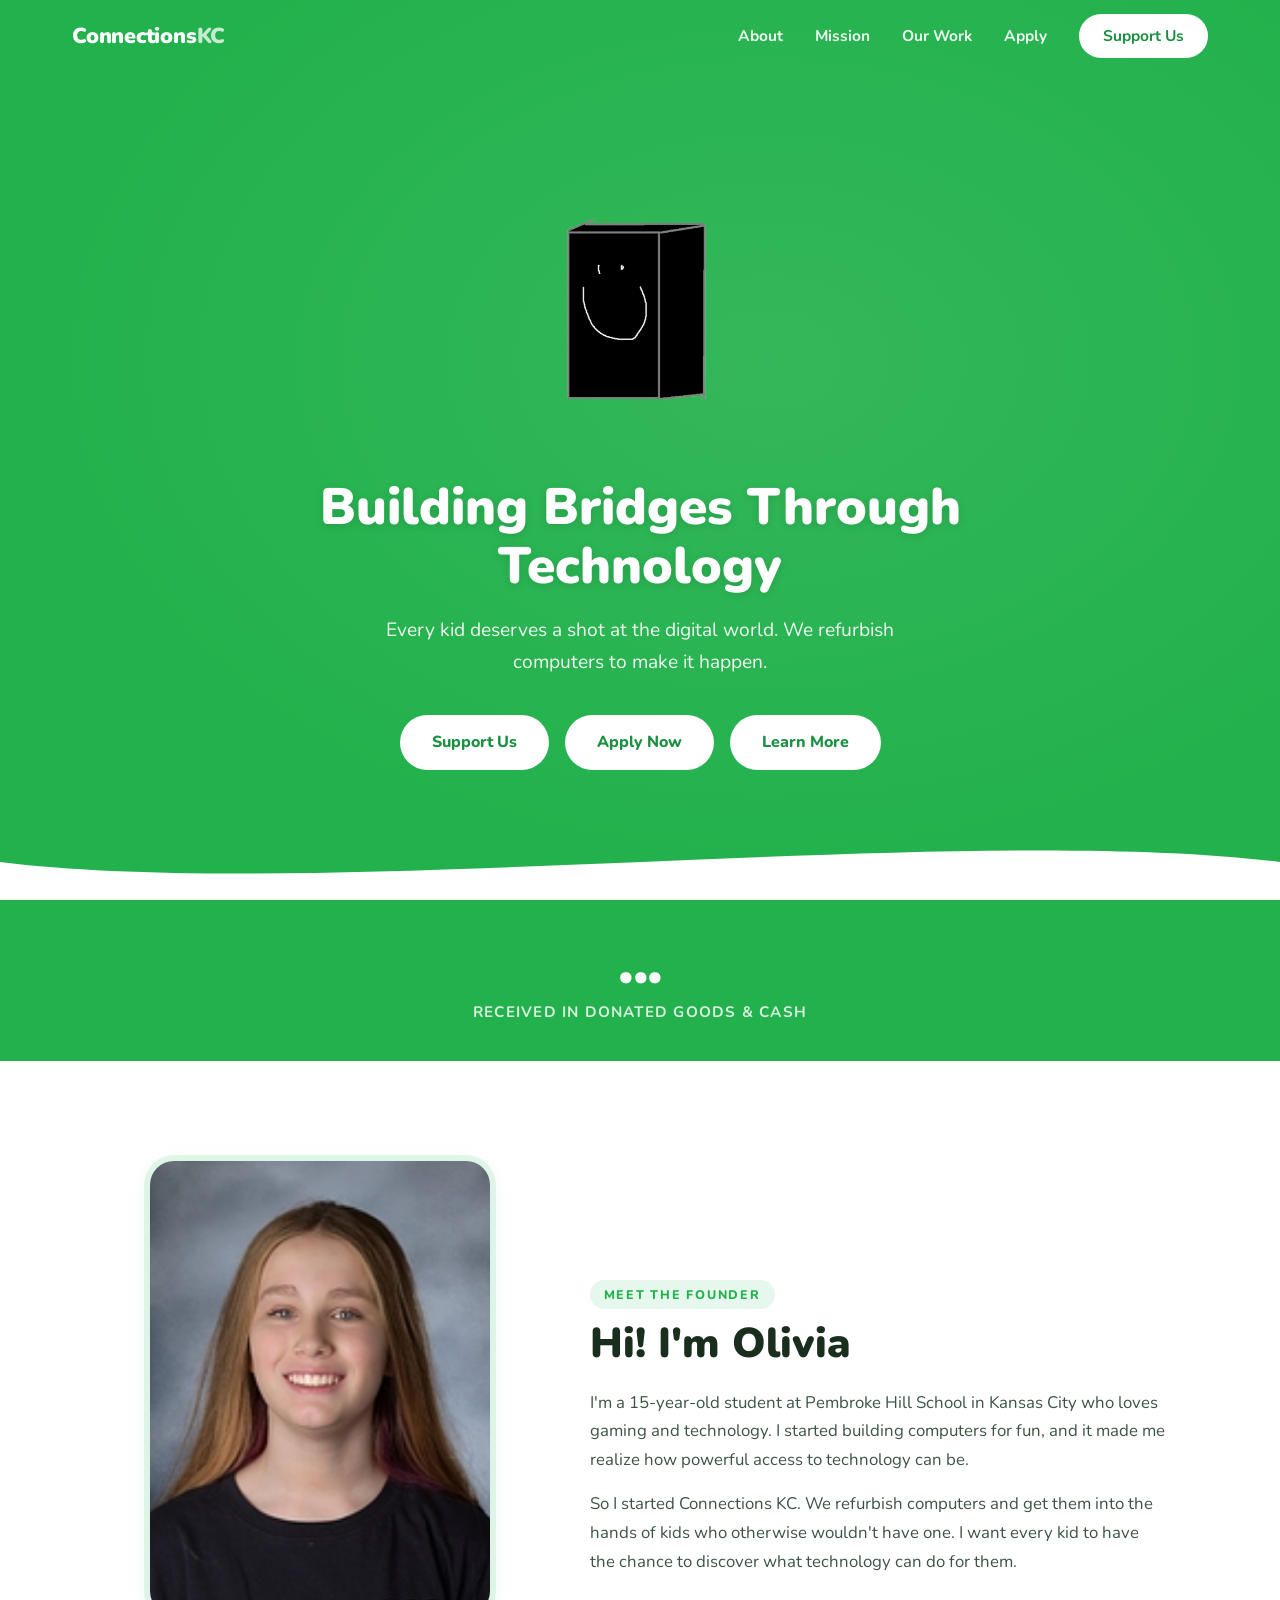
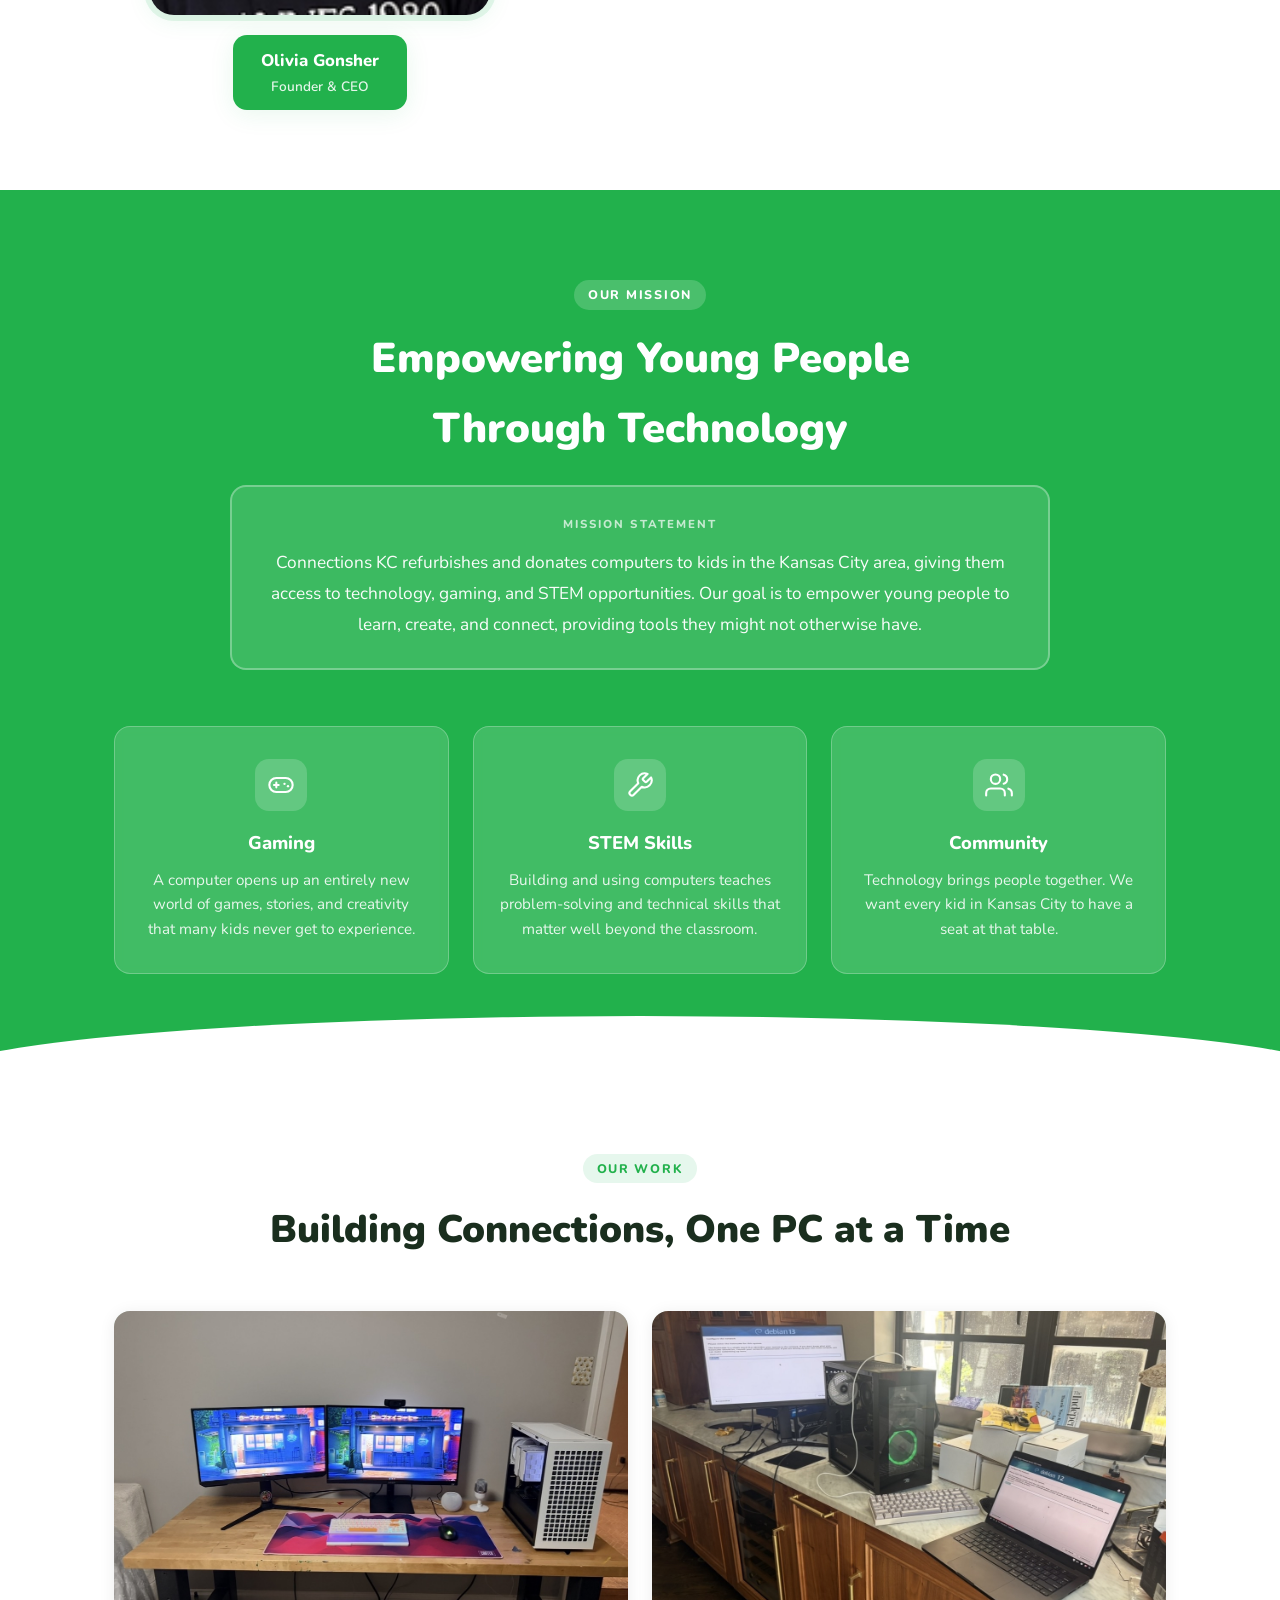
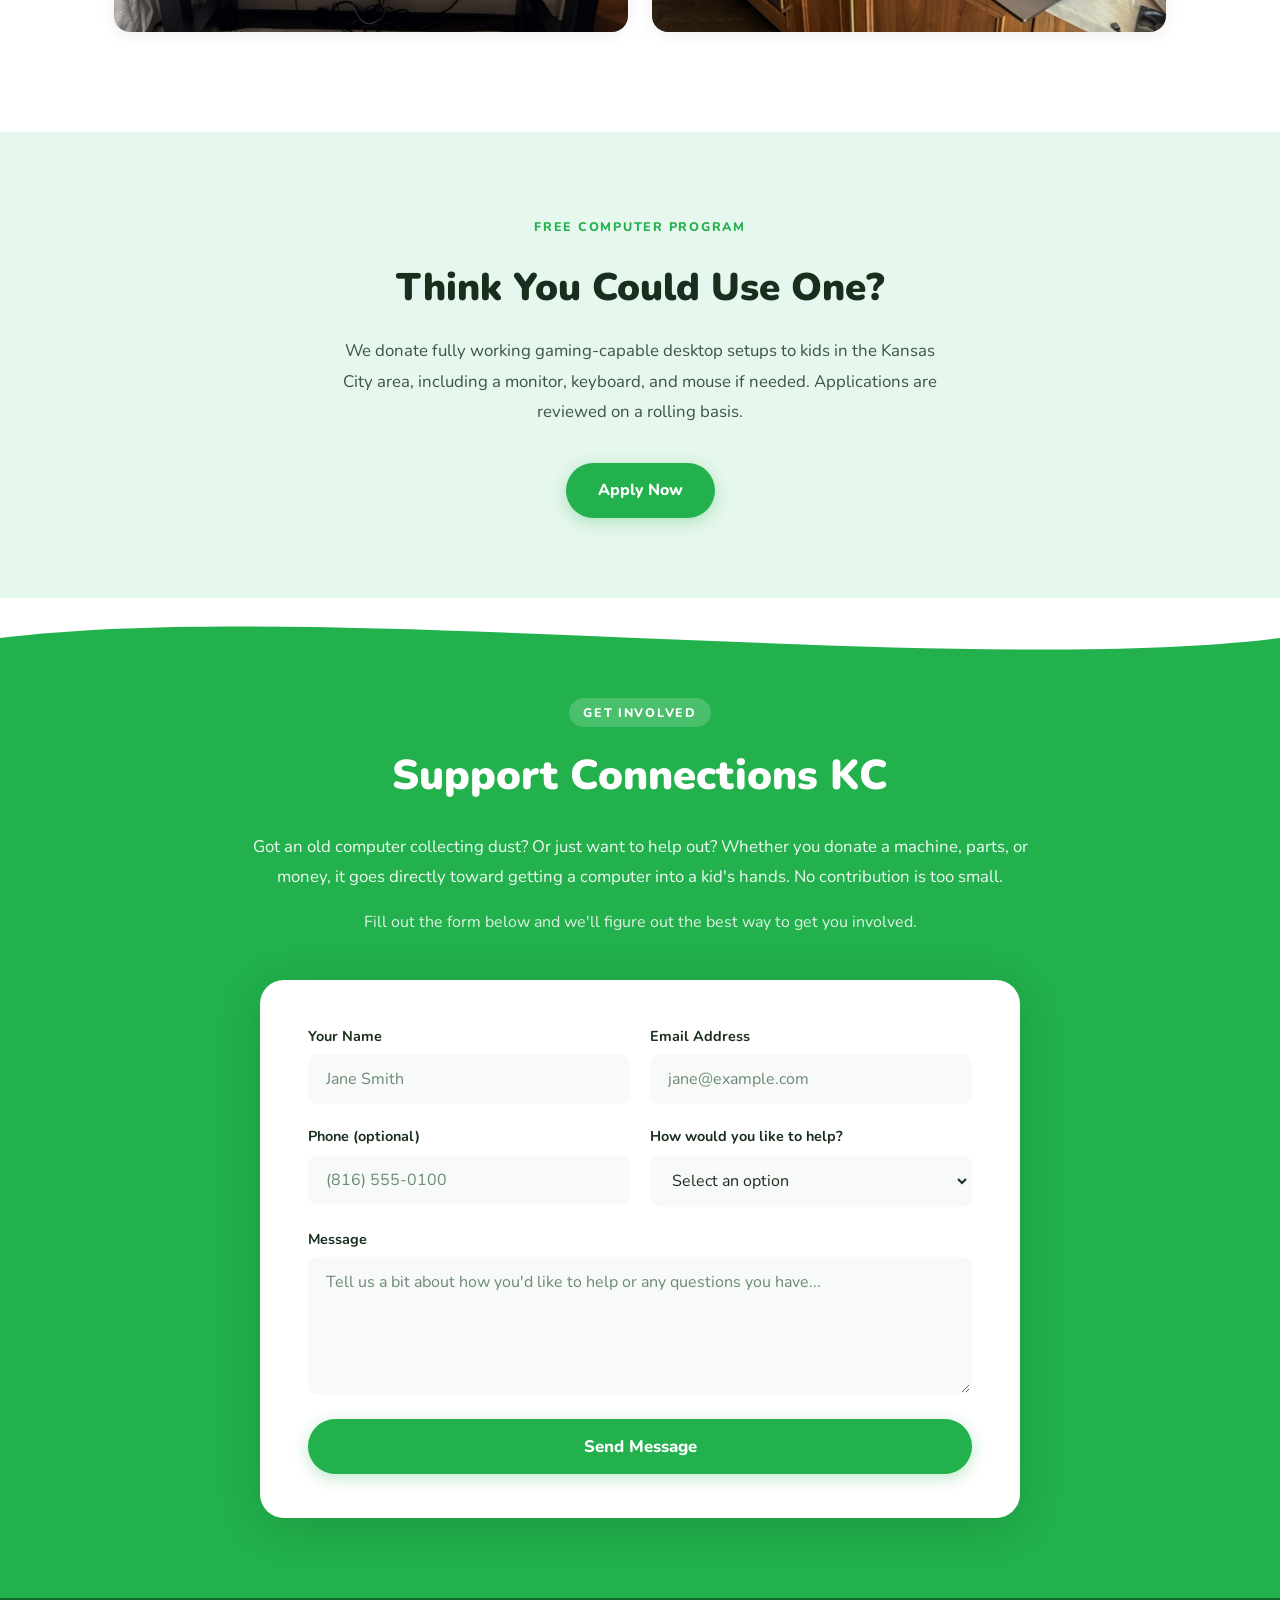
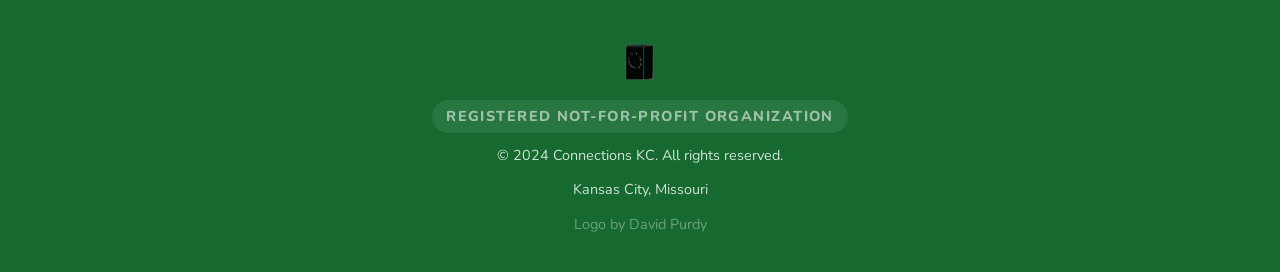
==== commit ccf8f384: "Store GitHub token in localStorage, not in source code Avoids GitHub push protection. Token is enter" ====
--- a/index.html
+++ b/index.html
@@ -56,7 +56,7 @@
       <div class="impact-inner">
         <div class="impact-stat">
           <span class="impact-number" id="impactTotal">...</span>
-          <span class="impact-label">estimated value in donated goods &amp; cash</span>
+          <span class="impact-label">received in donated goods &amp; cash</span>
         </div>
       </div>
     </div>
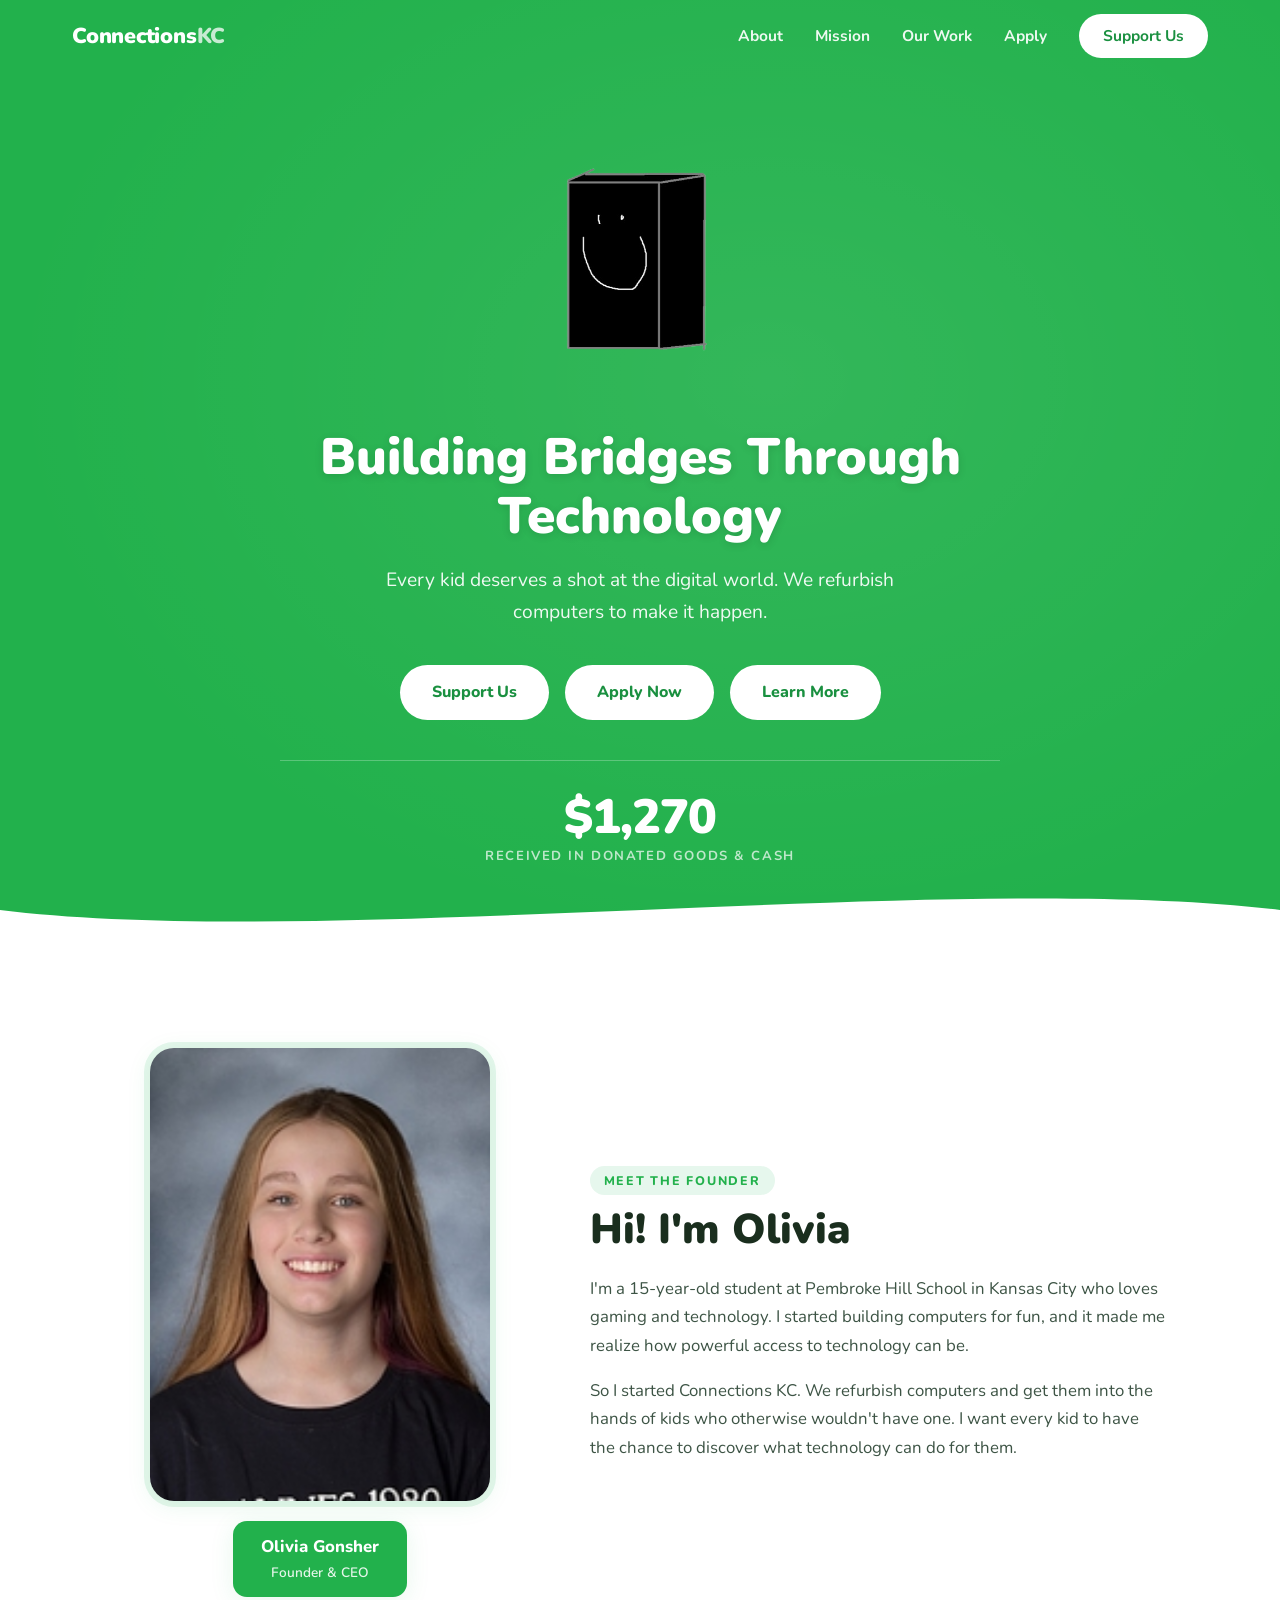
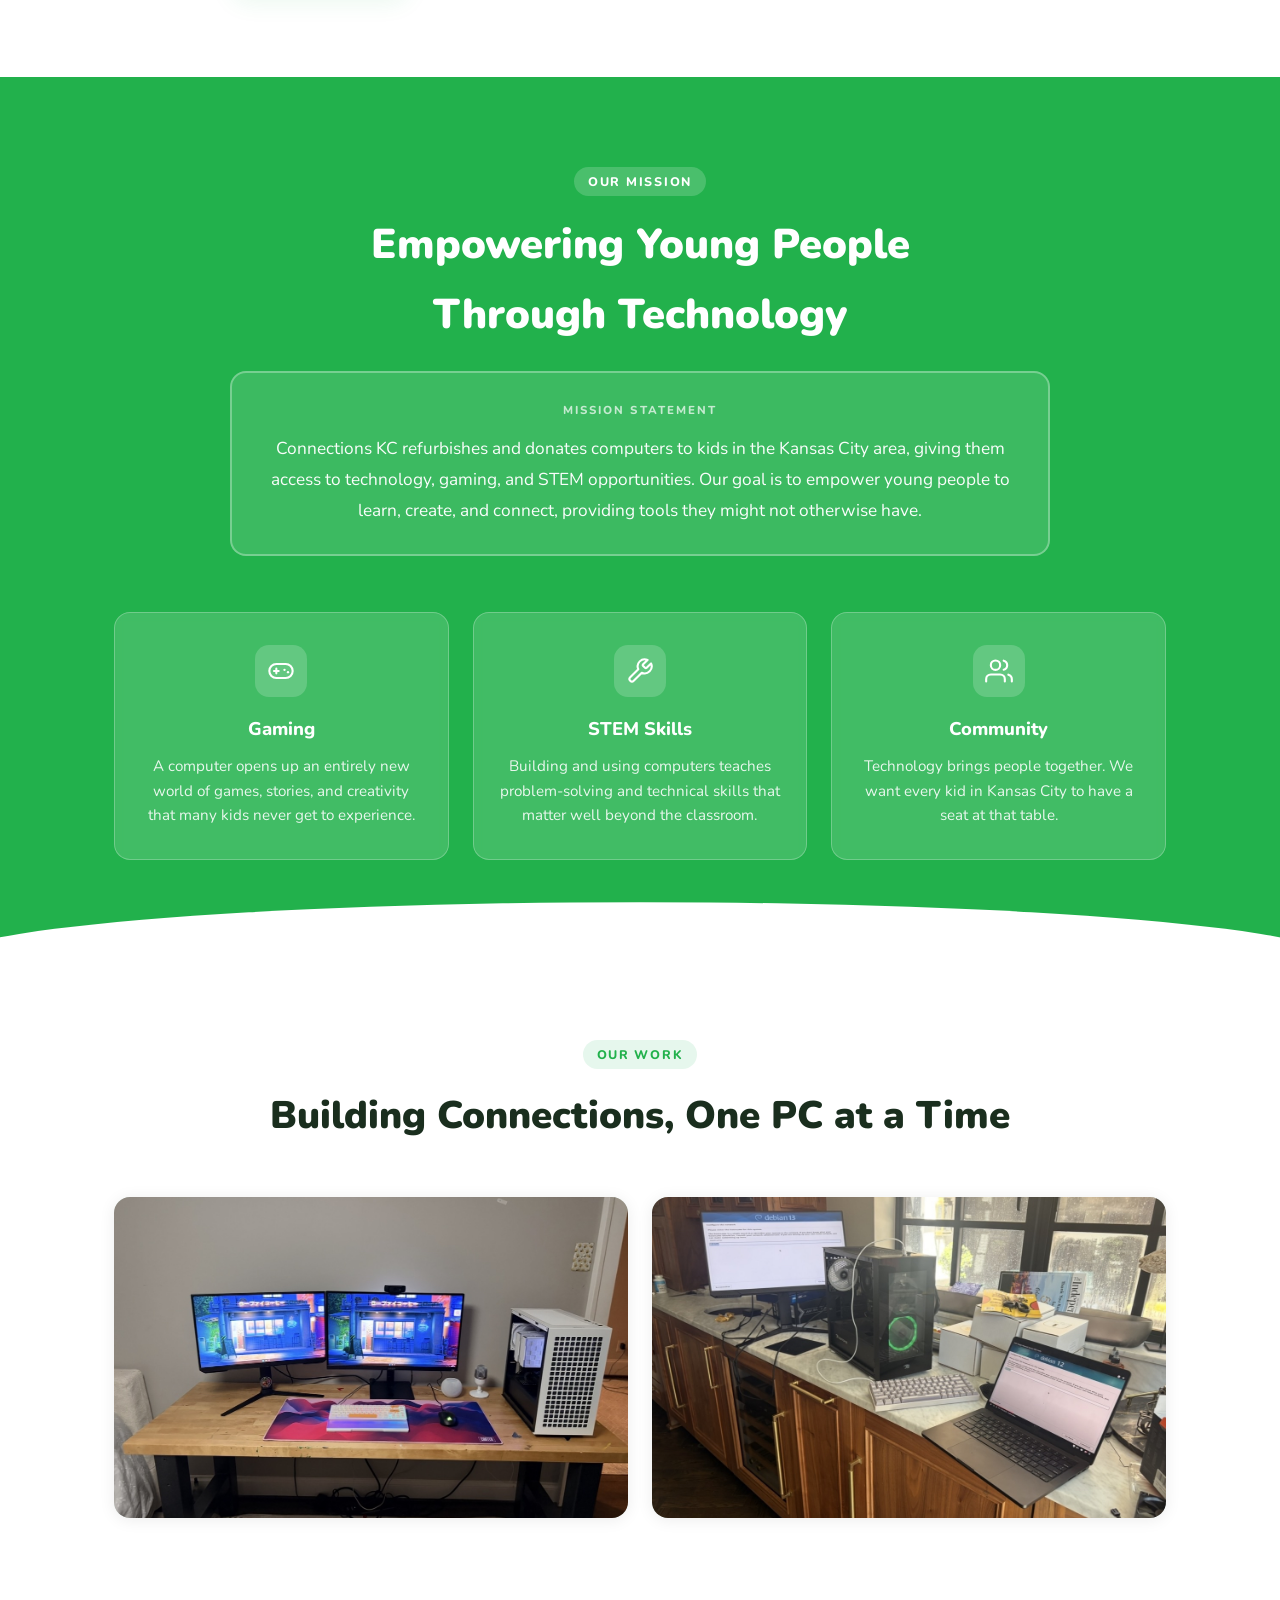
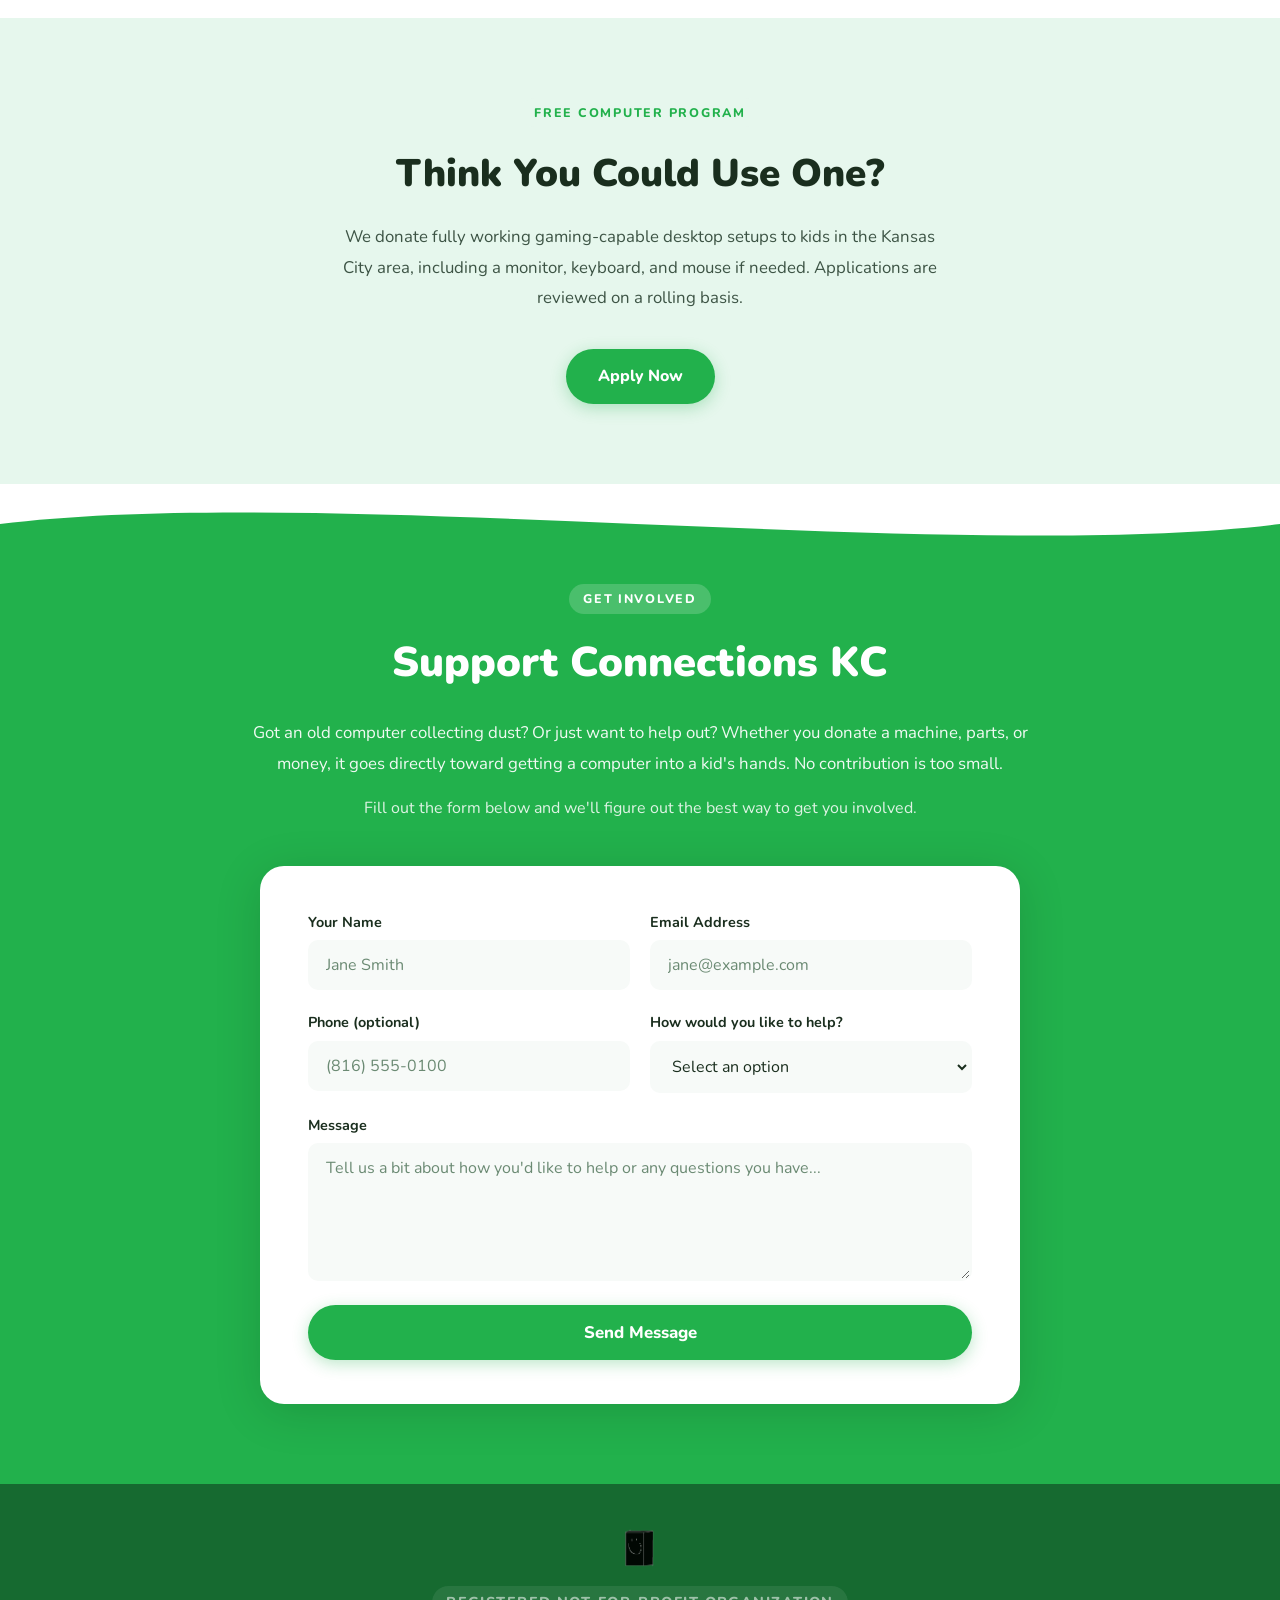
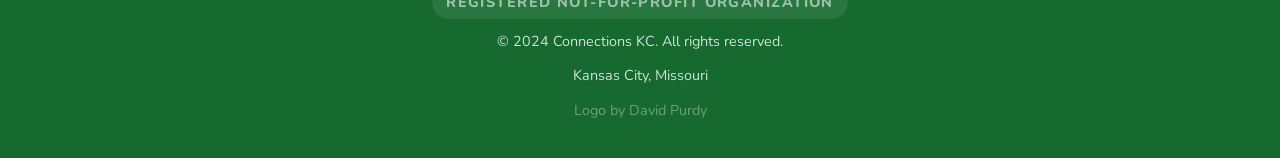
==== commit 5270feef: "Move impact stat into hero section, remove separate strip https://claude.ai/code/session_017JoCPHomd" ====
--- a/index.html
+++ b/index.html
@@ -42,6 +42,10 @@
         <a href="#apply-cta" class="btn btn-white btn-pulse">Apply Now</a>
         <a href="#mission" class="btn btn-white">Learn More</a>
       </div>
+      <div class="hero-impact">
+        <span class="hero-impact-number" id="impactTotal">...</span>
+        <span class="hero-impact-label">received in donated goods &amp; cash</span>
+      </div>
     </div>
     <div class="hero-wave">
       <svg viewBox="0 0 1440 80" preserveAspectRatio="none" xmlns="http://www.w3.org/2000/svg">
@@ -50,17 +54,6 @@
     </div>
   </section>
 
-  <!-- ──────────────────── IMPACT STRIP ──────────────────── -->
-  <section class="impact-strip">
-    <div class="container">
-      <div class="impact-inner">
-        <div class="impact-stat">
-          <span class="impact-number" id="impactTotal">...</span>
-          <span class="impact-label">received in donated goods &amp; cash</span>
-        </div>
-      </div>
-    </div>
-  </section>
 
   <!-- ──────────────────── ABOUT ──────────────────── -->
   <section class="about" id="about">
--- a/css/style.css
+++ b/css/style.css
@@ -266,36 +266,30 @@
 }
 
 /* ─────────────────────────────────────────────
-   IMPACT STRIP
-───────────────────────────────────────────── */
-.impact-strip {
-  background: var(--green);
-  padding: 36px 24px;
-  text-align: center;
-}
-.impact-inner {
-  display: flex;
-  justify-content: center;
-}
-.impact-stat {
+   HERO IMPACT STAT
+───────────────────────────────────────────── */
+.hero-impact {
   display: flex;
   flex-direction: column;
   align-items: center;
-  gap: 6px;
-}
-.impact-number {
-  font-size: clamp(2.4rem, 6vw, 3.6rem);
+  gap: 4px;
+  margin-top: 40px;
+  padding-top: 32px;
+  border-top: 1px solid rgba(255,255,255,0.25);
+}
+.hero-impact-number {
+  font-size: clamp(2rem, 5vw, 3rem);
   font-weight: 900;
   color: var(--white);
   line-height: 1;
   letter-spacing: -0.02em;
 }
-.impact-label {
-  font-size: 0.95rem;
+.hero-impact-label {
+  font-size: 0.82rem;
   font-weight: 700;
-  color: rgba(255,255,255,0.82);
+  color: rgba(255,255,255,0.7);
   text-transform: uppercase;
-  letter-spacing: 0.08em;
+  letter-spacing: 0.12em;
 }
 
 /* ─────────────────────────────────────────────
